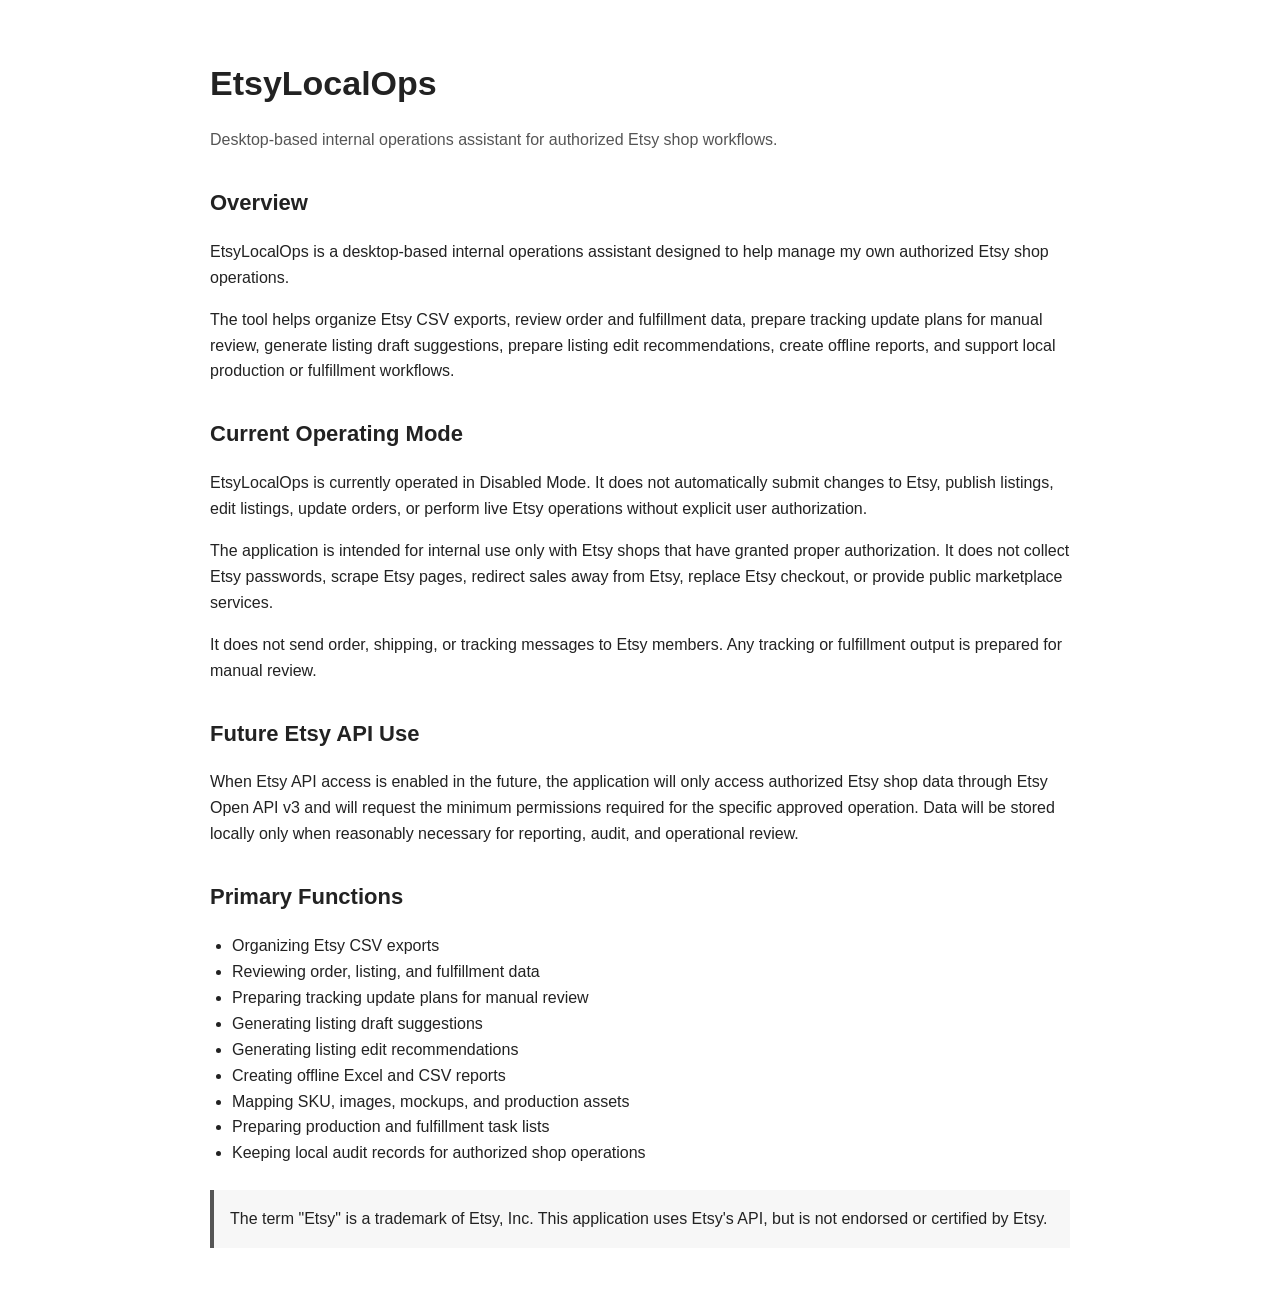
==== index.html @ f6ee6ee9 "Create index.html" ====
<!DOCTYPE html>
<html lang="en">
<head>
  <meta charset="UTF-8">
  <title>EtsyLocalOps</title>
  <meta name="viewport" content="width=device-width, initial-scale=1">
  <style>
    body {
      font-family: Arial, sans-serif;
      max-width: 860px;
      margin: 56px auto;
      padding: 0 22px;
      line-height: 1.62;
      color: #222;
      background: #fff;
    }
    h1 {
      font-size: 34px;
      margin-bottom: 8px;
    }
    h2 {
      font-size: 22px;
      margin-top: 32px;
    }
    .subtitle {
      color: #555;
      margin-bottom: 28px;
    }
    .notice {
      background: #f7f7f7;
      border-left: 4px solid #555;
      padding: 16px;
      margin-top: 24px;
    }
    ul {
      padding-left: 22px;
    }
  </style>
</head>
<body>
  <h1>EtsyLocalOps</h1>
  <p class="subtitle">Desktop-based internal operations assistant for authorized Etsy shop workflows.</p>

  <h2>Overview</h2>
  <p>
    EtsyLocalOps is a desktop-based internal operations assistant designed to help manage my own
    authorized Etsy shop operations.
  </p>

  <p>
    The tool helps organize Etsy CSV exports, review order and fulfillment data, prepare tracking
    update plans for manual review, generate listing draft suggestions, prepare listing edit
    recommendations, create offline reports, and support local production or fulfillment workflows.
  </p>

  <h2>Current Operating Mode</h2>
  <p>
    EtsyLocalOps is currently operated in Disabled Mode. It does not automatically submit changes
    to Etsy, publish listings, edit listings, update orders, or perform live Etsy operations without
    explicit user authorization.
  </p>

  <p>
    The application is intended for internal use only with Etsy shops that have granted proper
    authorization. It does not collect Etsy passwords, scrape Etsy pages, redirect sales away from
    Etsy, replace Etsy checkout, or provide public marketplace services.
  </p>

  <p>
    It does not send order, shipping, or tracking messages to Etsy members. Any tracking or
    fulfillment output is prepared for manual review.
  </p>

  <h2>Future Etsy API Use</h2>
  <p>
    When Etsy API access is enabled in the future, the application will only access authorized Etsy
    shop data through Etsy Open API v3 and will request the minimum permissions required for the
    specific approved operation. Data will be stored locally only when reasonably necessary for
    reporting, audit, and operational review.
  </p>

  <h2>Primary Functions</h2>
  <ul>
    <li>Organizing Etsy CSV exports</li>
    <li>Reviewing order, listing, and fulfillment data</li>
    <li>Preparing tracking update plans for manual review</li>
    <li>Generating listing draft suggestions</li>
    <li>Generating listing edit recommendations</li>
    <li>Creating offline Excel and CSV reports</li>
    <li>Mapping SKU, images, mockups, and production assets</li>
    <li>Preparing production and fulfillment task lists</li>
    <li>Keeping local audit records for authorized shop operations</li>
  </ul>

  <div class="notice">
    The term "Etsy" is a trademark of Etsy, Inc. This application uses Etsy's API,
    but is not endorsed or certified by Etsy.
  </div>
</body>
</html>
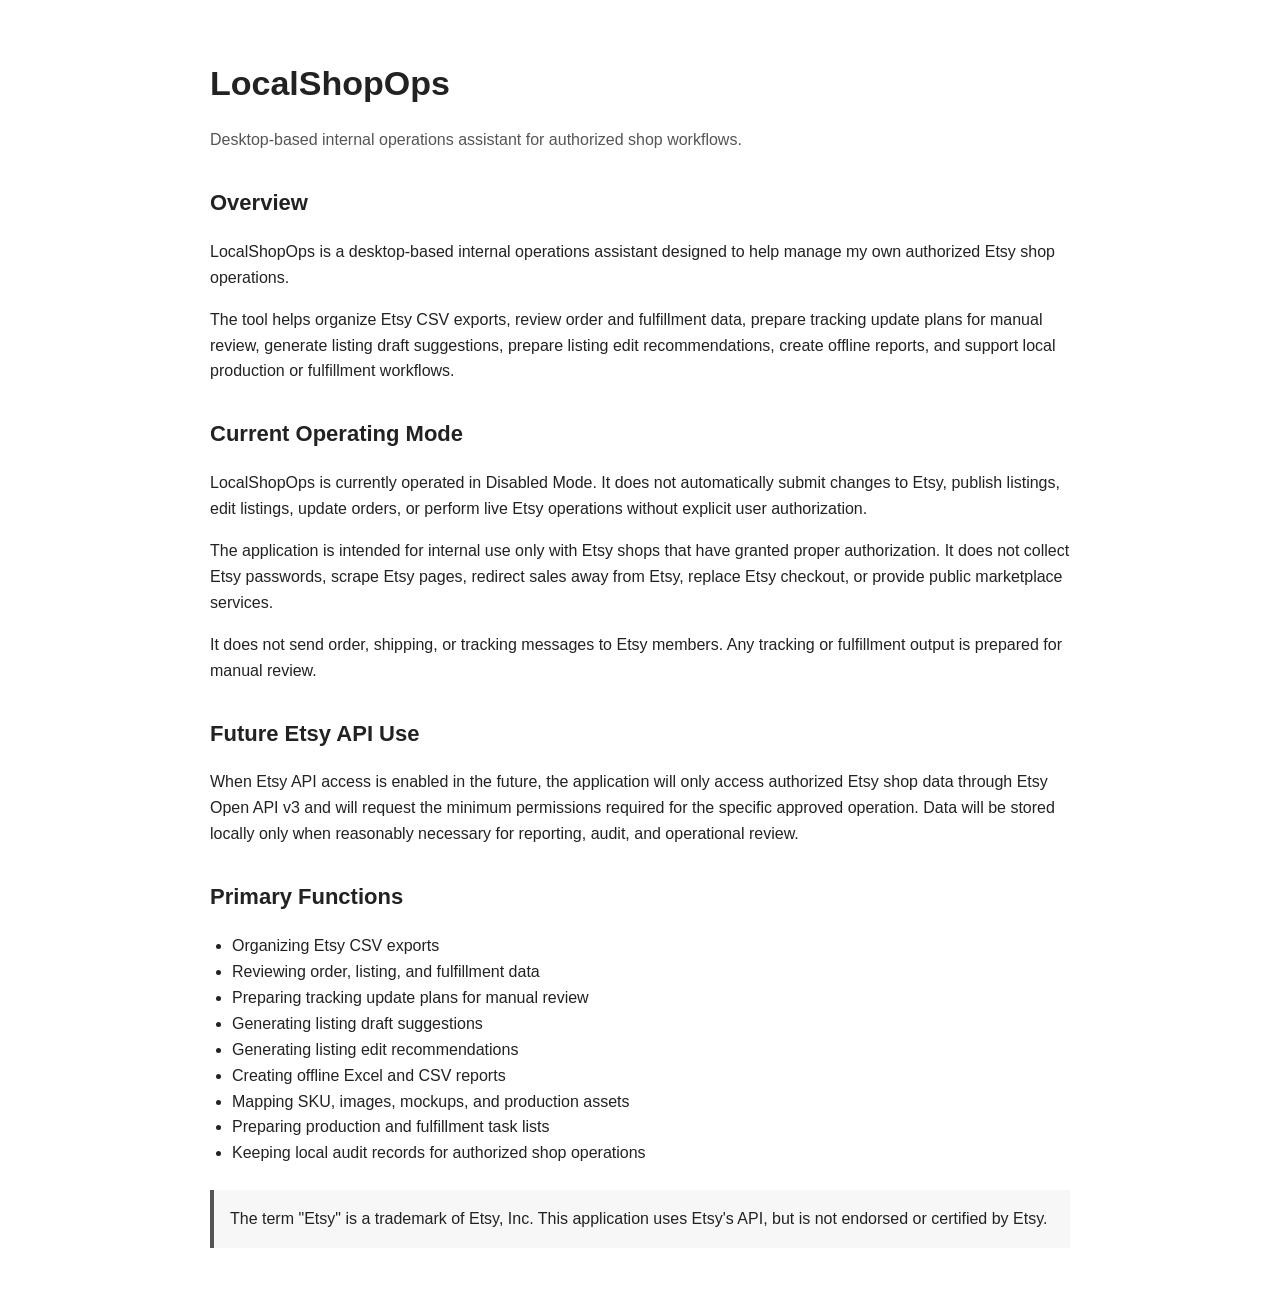
==== commit d83b168d: "Update index.html" ====
--- a/index.html
+++ b/index.html
@@ -2,7 +2,7 @@
 <html lang="en">
 <head>
   <meta charset="UTF-8">
-  <title>EtsyLocalOps</title>
+  <title>LocalShopOps</title>
   <meta name="viewport" content="width=device-width, initial-scale=1">
   <style>
     body {
@@ -38,12 +38,12 @@
   </style>
 </head>
 <body>
-  <h1>EtsyLocalOps</h1>
-  <p class="subtitle">Desktop-based internal operations assistant for authorized Etsy shop workflows.</p>
+  <h1>LocalShopOps</h1>
+  <p class="subtitle">Desktop-based internal operations assistant for authorized shop workflows.</p>
 
   <h2>Overview</h2>
   <p>
-    EtsyLocalOps is a desktop-based internal operations assistant designed to help manage my own
+    LocalShopOps is a desktop-based internal operations assistant designed to help manage my own
     authorized Etsy shop operations.
   </p>
 
@@ -55,7 +55,7 @@
 
   <h2>Current Operating Mode</h2>
   <p>
-    EtsyLocalOps is currently operated in Disabled Mode. It does not automatically submit changes
+    LocalShopOps is currently operated in Disabled Mode. It does not automatically submit changes
     to Etsy, publish listings, edit listings, update orders, or perform live Etsy operations without
     explicit user authorization.
   </p>
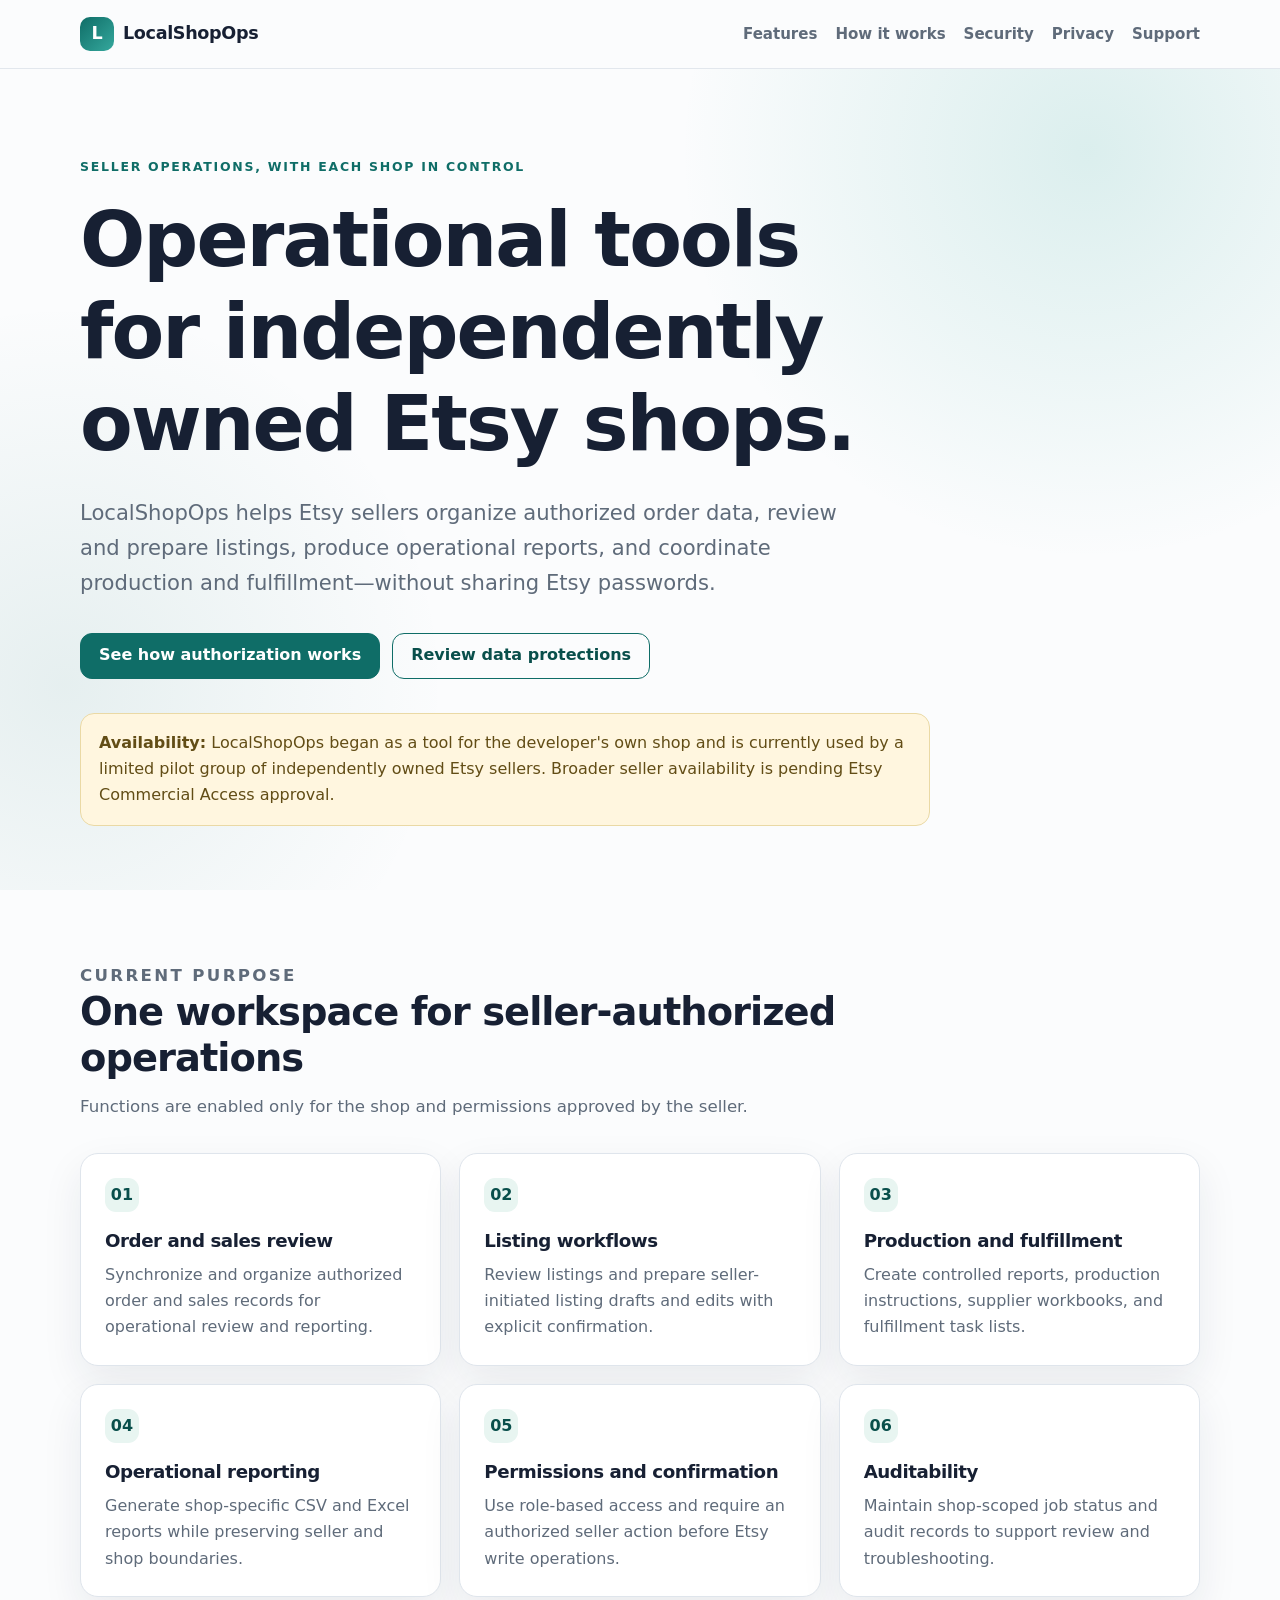
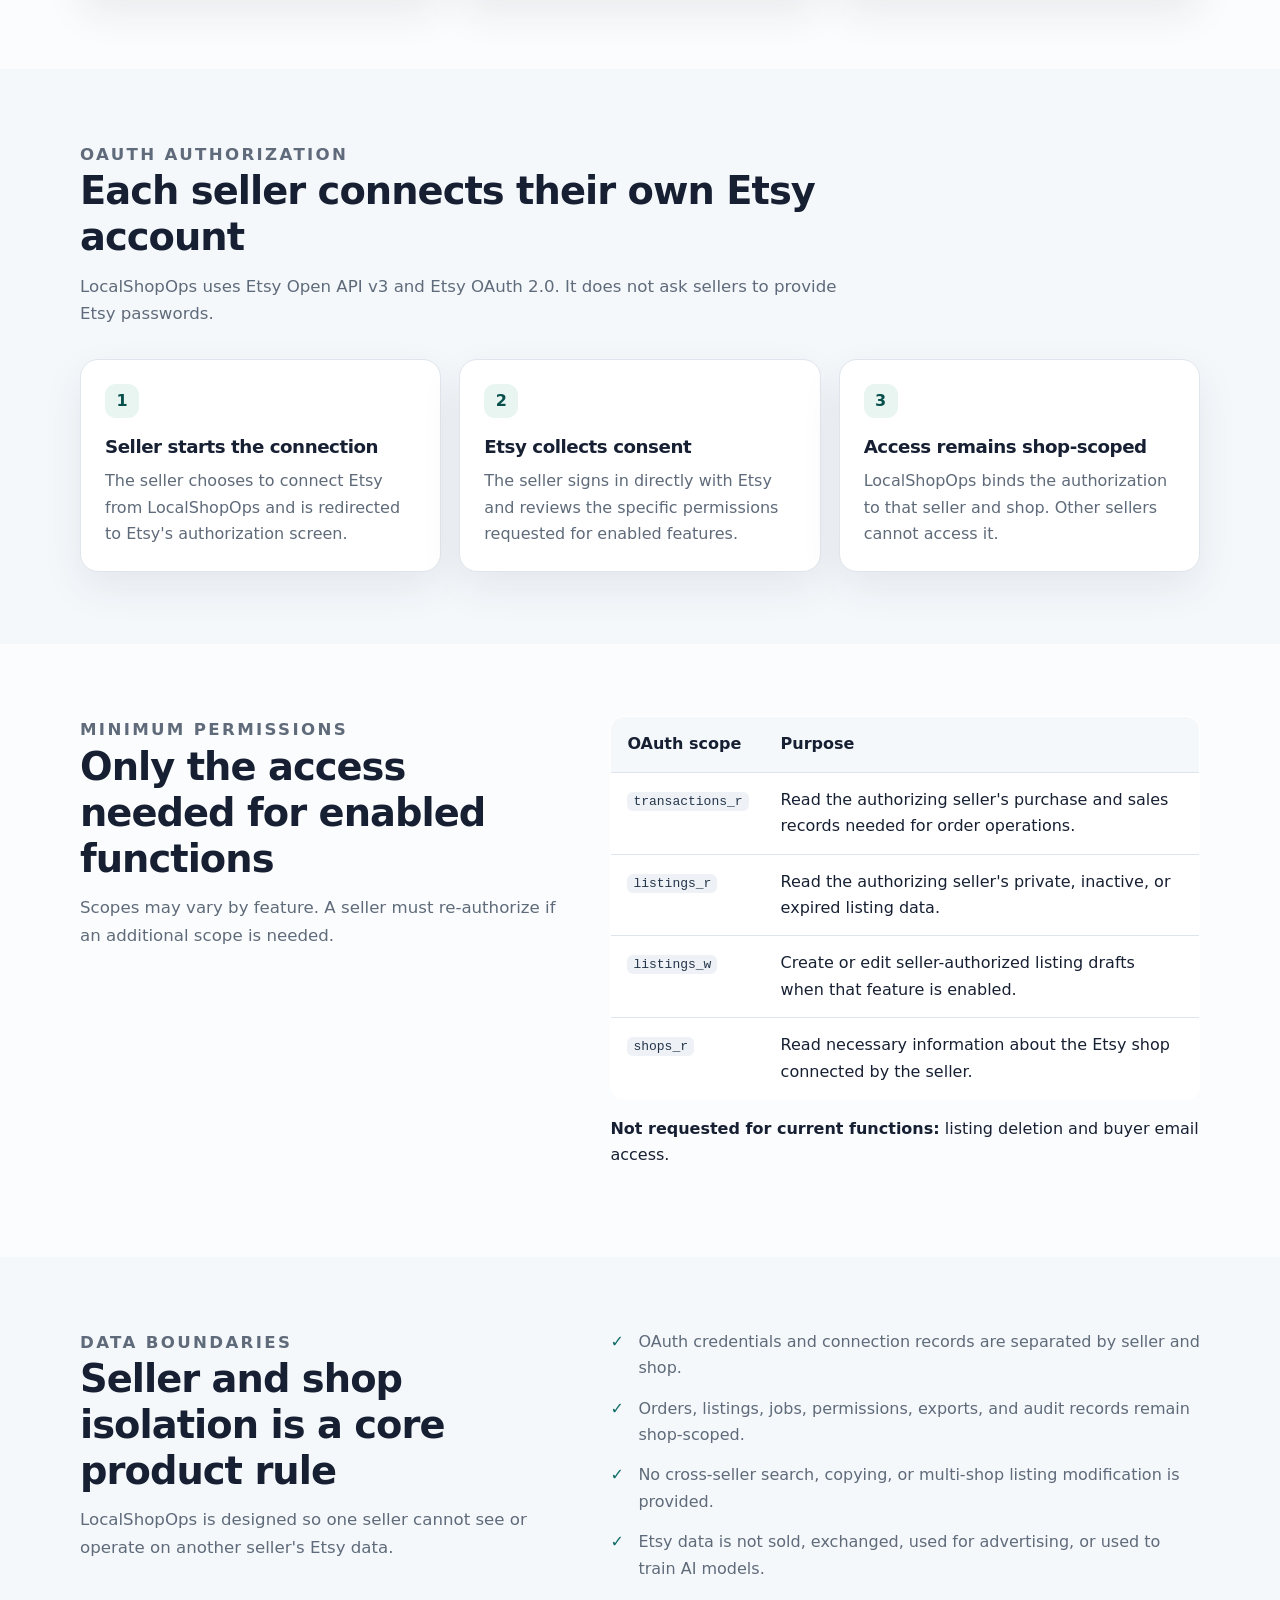
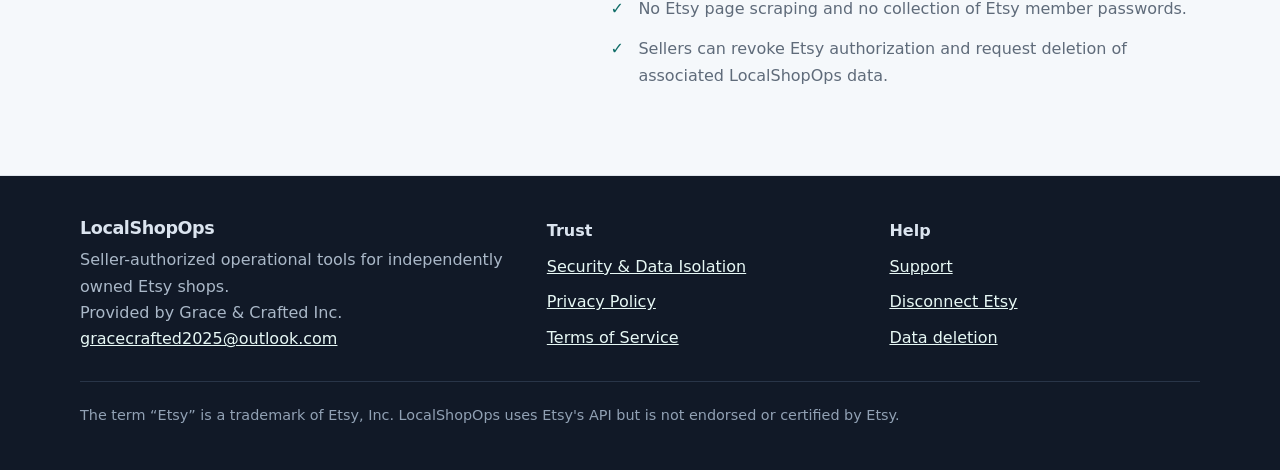
==== commit 78eef57a: "Publish LocalShopOps product and policy website" ====
--- a/index.html
+++ b/index.html
@@ -1,100 +1,183 @@
-<!DOCTYPE html>
+<!doctype html>
 <html lang="en">
 <head>
-  <meta charset="UTF-8">
-  <title>LocalShopOps</title>
+  <meta charset="utf-8">
   <meta name="viewport" content="width=device-width, initial-scale=1">
-  <style>
-    body {
-      font-family: Arial, sans-serif;
-      max-width: 860px;
-      margin: 56px auto;
-      padding: 0 22px;
-      line-height: 1.62;
-      color: #222;
-      background: #fff;
-    }
-    h1 {
-      font-size: 34px;
-      margin-bottom: 8px;
-    }
-    h2 {
-      font-size: 22px;
-      margin-top: 32px;
-    }
-    .subtitle {
-      color: #555;
-      margin-bottom: 28px;
-    }
-    .notice {
-      background: #f7f7f7;
-      border-left: 4px solid #555;
-      padding: 16px;
-      margin-top: 24px;
-    }
-    ul {
-      padding-left: 22px;
-    }
-  </style>
+  <meta name="description" content="LocalShopOps helps independently owned Etsy sellers manage authorized order, listing, production, and fulfillment workflows.">
+  <title>LocalShopOps | Seller Operations for Independently Owned Etsy Shops</title>
+  <link rel="stylesheet" href="styles.css">
 </head>
 <body>
-  <h1>LocalShopOps</h1>
-  <p class="subtitle">Desktop-based internal operations assistant for authorized shop workflows.</p>
+  <header class="site-header">
+    <div class="nav-wrap">
+      <a class="brand" href="index.html"><span class="brand-mark">L</span>LocalShopOps</a>
+      <nav class="nav-links" aria-label="Primary navigation">
+        <a href="#features">Features</a>
+        <a href="#how-it-works">How it works</a>
+        <a href="security.html">Security</a>
+        <a href="privacy.html">Privacy</a>
+        <a href="support.html">Support</a>
+      </nav>
+    </div>
+  </header>
 
-  <h2>Overview</h2>
-  <p>
-    LocalShopOps is a desktop-based internal operations assistant designed to help manage my own
-    authorized Etsy shop operations.
-  </p>
+  <main>
+    <section class="hero">
+      <div class="container">
+        <p class="eyebrow">Seller operations, with each shop in control</p>
+        <h1>Operational tools for independently owned Etsy shops.</h1>
+        <p class="lead">
+          LocalShopOps helps Etsy sellers organize authorized order data, review and prepare listings,
+          produce operational reports, and coordinate production and fulfillment—without sharing Etsy passwords.
+        </p>
+        <div class="actions">
+          <a class="button" href="#how-it-works">See how authorization works</a>
+          <a class="button secondary" href="security.html">Review data protections</a>
+        </div>
+        <div class="status-note">
+          <strong>Availability:</strong> LocalShopOps began as a tool for the developer's own shop and is currently
+          used by a limited pilot group of independently owned Etsy sellers. Broader seller availability is pending
+          Etsy Commercial Access approval.
+        </div>
+      </div>
+    </section>
 
-  <p>
-    The tool helps organize Etsy CSV exports, review order and fulfillment data, prepare tracking
-    update plans for manual review, generate listing draft suggestions, prepare listing edit
-    recommendations, create offline reports, and support local production or fulfillment workflows.
-  </p>
+    <section id="features">
+      <div class="container">
+        <div class="section-heading">
+          <p class="eyebrow">Current purpose</p>
+          <h2>One workspace for seller-authorized operations</h2>
+          <p>Functions are enabled only for the shop and permissions approved by the seller.</p>
+        </div>
+        <div class="grid">
+          <article class="card">
+            <span class="number">01</span>
+            <h3>Order and sales review</h3>
+            <p>Synchronize and organize authorized order and sales records for operational review and reporting.</p>
+          </article>
+          <article class="card">
+            <span class="number">02</span>
+            <h3>Listing workflows</h3>
+            <p>Review listings and prepare seller-initiated listing drafts and edits with explicit confirmation.</p>
+          </article>
+          <article class="card">
+            <span class="number">03</span>
+            <h3>Production and fulfillment</h3>
+            <p>Create controlled reports, production instructions, supplier workbooks, and fulfillment task lists.</p>
+          </article>
+          <article class="card">
+            <span class="number">04</span>
+            <h3>Operational reporting</h3>
+            <p>Generate shop-specific CSV and Excel reports while preserving seller and shop boundaries.</p>
+          </article>
+          <article class="card">
+            <span class="number">05</span>
+            <h3>Permissions and confirmation</h3>
+            <p>Use role-based access and require an authorized seller action before Etsy write operations.</p>
+          </article>
+          <article class="card">
+            <span class="number">06</span>
+            <h3>Auditability</h3>
+            <p>Maintain shop-scoped job status and audit records to support review and troubleshooting.</p>
+          </article>
+        </div>
+      </div>
+    </section>
 
-  <h2>Current Operating Mode</h2>
-  <p>
-    LocalShopOps is currently operated in Disabled Mode. It does not automatically submit changes
-    to Etsy, publish listings, edit listings, update orders, or perform live Etsy operations without
-    explicit user authorization.
-  </p>
+    <section id="how-it-works" class="alt">
+      <div class="container">
+        <div class="section-heading">
+          <p class="eyebrow">OAuth authorization</p>
+          <h2>Each seller connects their own Etsy account</h2>
+          <p>LocalShopOps uses Etsy Open API v3 and Etsy OAuth 2.0. It does not ask sellers to provide Etsy passwords.</p>
+        </div>
+        <div class="grid">
+          <article class="card">
+            <span class="number">1</span>
+            <h3>Seller starts the connection</h3>
+            <p>The seller chooses to connect Etsy from LocalShopOps and is redirected to Etsy's authorization screen.</p>
+          </article>
+          <article class="card">
+            <span class="number">2</span>
+            <h3>Etsy collects consent</h3>
+            <p>The seller signs in directly with Etsy and reviews the specific permissions requested for enabled features.</p>
+          </article>
+          <article class="card">
+            <span class="number">3</span>
+            <h3>Access remains shop-scoped</h3>
+            <p>LocalShopOps binds the authorization to that seller and shop. Other sellers cannot access it.</p>
+          </article>
+        </div>
+      </div>
+    </section>
 
-  <p>
-    The application is intended for internal use only with Etsy shops that have granted proper
-    authorization. It does not collect Etsy passwords, scrape Etsy pages, redirect sales away from
-    Etsy, replace Etsy checkout, or provide public marketplace services.
-  </p>
+    <section>
+      <div class="container split">
+        <div class="section-heading">
+          <p class="eyebrow">Minimum permissions</p>
+          <h2>Only the access needed for enabled functions</h2>
+          <p>Scopes may vary by feature. A seller must re-authorize if an additional scope is needed.</p>
+        </div>
+        <div>
+          <table class="scope-table">
+            <thead><tr><th>OAuth scope</th><th>Purpose</th></tr></thead>
+            <tbody>
+              <tr><td><code>transactions_r</code></td><td>Read the authorizing seller's purchase and sales records needed for order operations.</td></tr>
+              <tr><td><code>listings_r</code></td><td>Read the authorizing seller's private, inactive, or expired listing data.</td></tr>
+              <tr><td><code>listings_w</code></td><td>Create or edit seller-authorized listing drafts when that feature is enabled.</td></tr>
+              <tr><td><code>shops_r</code></td><td>Read necessary information about the Etsy shop connected by the seller.</td></tr>
+            </tbody>
+          </table>
+          <p><strong>Not requested for current functions:</strong> listing deletion and buyer email access.</p>
+        </div>
+      </div>
+    </section>
 
-  <p>
-    It does not send order, shipping, or tracking messages to Etsy members. Any tracking or
-    fulfillment output is prepared for manual review.
-  </p>
+    <section class="alt">
+      <div class="container split">
+        <div class="section-heading">
+          <p class="eyebrow">Data boundaries</p>
+          <h2>Seller and shop isolation is a core product rule</h2>
+          <p>LocalShopOps is designed so one seller cannot see or operate on another seller's Etsy data.</p>
+        </div>
+        <ul class="check-list">
+          <li>OAuth credentials and connection records are separated by seller and shop.</li>
+          <li>Orders, listings, jobs, permissions, exports, and audit records remain shop-scoped.</li>
+          <li>No cross-seller search, copying, or multi-shop listing modification is provided.</li>
+          <li>Etsy data is not sold, exchanged, used for advertising, or used to train AI models.</li>
+          <li>No Etsy page scraping and no collection of Etsy member passwords.</li>
+          <li>Sellers can revoke Etsy authorization and request deletion of associated LocalShopOps data.</li>
+        </ul>
+      </div>
+    </section>
+  </main>
 
-  <h2>Future Etsy API Use</h2>
-  <p>
-    When Etsy API access is enabled in the future, the application will only access authorized Etsy
-    shop data through Etsy Open API v3 and will request the minimum permissions required for the
-    specific approved operation. Data will be stored locally only when reasonably necessary for
-    reporting, audit, and operational review.
-  </p>
-
-  <h2>Primary Functions</h2>
-  <ul>
-    <li>Organizing Etsy CSV exports</li>
-    <li>Reviewing order, listing, and fulfillment data</li>
-    <li>Preparing tracking update plans for manual review</li>
-    <li>Generating listing draft suggestions</li>
-    <li>Generating listing edit recommendations</li>
-    <li>Creating offline Excel and CSV reports</li>
-    <li>Mapping SKU, images, mockups, and production assets</li>
-    <li>Preparing production and fulfillment task lists</li>
-    <li>Keeping local audit records for authorized shop operations</li>
-  </ul>
-
-  <div class="notice">
-    The term "Etsy" is a trademark of Etsy, Inc. This application uses Etsy's API,
-    but is not endorsed or certified by Etsy.
-  </div>
+  <footer class="site-footer">
+    <div class="container">
+      <div class="footer-grid">
+        <div>
+          <h2>LocalShopOps</h2>
+          <p>Seller-authorized operational tools for independently owned Etsy shops.</p>
+          <p>Provided by Grace &amp; Crafted Inc.</p>
+          <p><a href="mailto:gracecrafted2025@outlook.com">gracecrafted2025@outlook.com</a></p>
+        </div>
+        <div class="footer-links">
+          <strong>Trust</strong>
+          <a href="security.html">Security &amp; Data Isolation</a>
+          <a href="privacy.html">Privacy Policy</a>
+          <a href="terms.html">Terms of Service</a>
+        </div>
+        <div class="footer-links">
+          <strong>Help</strong>
+          <a href="support.html">Support</a>
+          <a href="support.html#disconnect">Disconnect Etsy</a>
+          <a href="support.html#delete">Data deletion</a>
+        </div>
+      </div>
+      <div class="footer-bottom">
+        The term “Etsy” is a trademark of Etsy, Inc. LocalShopOps uses Etsy's API but is not endorsed or certified by Etsy.
+      </div>
+    </div>
+  </footer>
 </body>
 </html>
--- a/styles.css
+++ b/styles.css
@@ -0,0 +1,293 @@
+:root {
+  --ink: #172033;
+  --muted: #5f6b7a;
+  --line: #dfe5ec;
+  --soft: #f5f8fb;
+  --panel: #ffffff;
+  --brand: #0f6d67;
+  --brand-dark: #094f4b;
+  --accent: #e8f5f1;
+  --warning: #fff6df;
+  --shadow: 0 16px 40px rgba(20, 39, 63, 0.08);
+}
+
+* { box-sizing: border-box; }
+
+html { scroll-behavior: smooth; }
+
+body {
+  margin: 0;
+  color: var(--ink);
+  background: #fbfcfd;
+  font-family: Inter, ui-sans-serif, system-ui, -apple-system, BlinkMacSystemFont, "Segoe UI", sans-serif;
+  line-height: 1.65;
+}
+
+a { color: var(--brand-dark); }
+a:hover { color: var(--brand); }
+
+.site-header {
+  position: sticky;
+  top: 0;
+  z-index: 20;
+  border-bottom: 1px solid rgba(223, 229, 236, 0.9);
+  background: rgba(251, 252, 253, 0.94);
+  backdrop-filter: blur(14px);
+}
+
+.nav-wrap,
+.container {
+  width: min(1120px, calc(100% - 40px));
+  margin: 0 auto;
+}
+
+.nav-wrap {
+  min-height: 68px;
+  display: flex;
+  align-items: center;
+  justify-content: space-between;
+  gap: 24px;
+}
+
+.brand {
+  color: var(--ink);
+  font-size: 1.1rem;
+  font-weight: 800;
+  text-decoration: none;
+  letter-spacing: -0.02em;
+}
+
+.brand-mark {
+  display: inline-grid;
+  place-items: center;
+  width: 34px;
+  height: 34px;
+  margin-right: 9px;
+  border-radius: 10px;
+  color: #fff;
+  background: linear-gradient(135deg, var(--brand), #35a89d);
+}
+
+.nav-links {
+  display: flex;
+  align-items: center;
+  flex-wrap: wrap;
+  gap: 18px;
+}
+
+.nav-links a {
+  color: var(--muted);
+  font-size: 0.94rem;
+  font-weight: 650;
+  text-decoration: none;
+}
+
+.nav-links a:hover { color: var(--brand); }
+
+.hero {
+  padding: 88px 0 64px;
+  background:
+    radial-gradient(circle at 85% 10%, rgba(53, 168, 157, 0.16), transparent 31%),
+    radial-gradient(circle at 5% 75%, rgba(15, 109, 103, 0.09), transparent 28%);
+}
+
+.eyebrow {
+  margin: 0 0 16px;
+  color: var(--brand);
+  font-size: 0.78rem;
+  font-weight: 800;
+  letter-spacing: 0.14em;
+  text-transform: uppercase;
+}
+
+h1,
+h2,
+h3 { line-height: 1.2; letter-spacing: -0.025em; }
+
+h1 {
+  max-width: 850px;
+  margin: 0;
+  font-size: clamp(2.5rem, 6vw, 5rem);
+}
+
+.lead {
+  max-width: 760px;
+  margin: 26px 0 0;
+  color: var(--muted);
+  font-size: clamp(1.08rem, 2vw, 1.32rem);
+}
+
+.actions {
+  display: flex;
+  flex-wrap: wrap;
+  gap: 12px;
+  margin-top: 32px;
+}
+
+.button {
+  display: inline-flex;
+  align-items: center;
+  justify-content: center;
+  min-height: 46px;
+  padding: 0 18px;
+  border: 1px solid var(--brand);
+  border-radius: 12px;
+  color: #fff;
+  background: var(--brand);
+  font-weight: 750;
+  text-decoration: none;
+}
+
+.button:hover { color: #fff; background: var(--brand-dark); }
+
+.button.secondary {
+  color: var(--brand-dark);
+  background: transparent;
+}
+
+.button.secondary:hover { color: #fff; background: var(--brand-dark); }
+
+.status-note {
+  max-width: 850px;
+  margin-top: 34px;
+  padding: 16px 18px;
+  border: 1px solid #ead9a5;
+  border-radius: 14px;
+  background: var(--warning);
+  color: #624d16;
+}
+
+section { padding: 72px 0; }
+section.alt { background: var(--soft); }
+
+.section-heading { max-width: 760px; margin-bottom: 32px; }
+.section-heading h2 { margin: 0 0 12px; font-size: clamp(1.9rem, 3vw, 2.7rem); }
+.section-heading p { margin: 0; color: var(--muted); font-size: 1.04rem; }
+
+.grid {
+  display: grid;
+  grid-template-columns: repeat(3, minmax(0, 1fr));
+  gap: 18px;
+}
+
+.card {
+  padding: 24px;
+  border: 1px solid var(--line);
+  border-radius: 18px;
+  background: var(--panel);
+  box-shadow: var(--shadow);
+}
+
+.card h3 { margin: 0 0 10px; font-size: 1.14rem; }
+.card p { margin: 0; color: var(--muted); }
+.card .number {
+  display: inline-grid;
+  place-items: center;
+  width: 34px;
+  height: 34px;
+  margin-bottom: 18px;
+  border-radius: 11px;
+  color: var(--brand-dark);
+  background: var(--accent);
+  font-weight: 850;
+}
+
+.split {
+  display: grid;
+  grid-template-columns: 0.9fr 1.1fr;
+  gap: 48px;
+  align-items: start;
+}
+
+.check-list { margin: 0; padding: 0; list-style: none; }
+.check-list li {
+  position: relative;
+  padding: 0 0 14px 28px;
+  color: var(--muted);
+}
+.check-list li::before {
+  position: absolute;
+  left: 0;
+  content: "✓";
+  color: var(--brand);
+  font-weight: 900;
+}
+
+.scope-table {
+  width: 100%;
+  border-collapse: collapse;
+  overflow: hidden;
+  border: 1px solid var(--line);
+  border-radius: 14px;
+  background: #fff;
+}
+
+.scope-table th,
+.scope-table td {
+  padding: 14px 16px;
+  border-bottom: 1px solid var(--line);
+  text-align: left;
+  vertical-align: top;
+}
+
+.scope-table th { background: var(--soft); }
+.scope-table tr:last-child td { border-bottom: 0; }
+
+.legal-page { padding: 62px 0 84px; }
+.legal-page .container { max-width: 900px; }
+.legal-page h1 { font-size: clamp(2.3rem, 5vw, 4rem); }
+.legal-page h2 { margin-top: 42px; font-size: 1.55rem; }
+.legal-page h3 { margin-top: 28px; }
+.legal-page p,
+.legal-page li { color: #3f4c5f; }
+.legal-page .meta { margin: 14px 0 36px; color: var(--muted); }
+.legal-page .notice {
+  margin: 28px 0;
+  padding: 18px 20px;
+  border-left: 4px solid var(--brand);
+  background: var(--accent);
+}
+
+.site-footer {
+  padding: 42px 0;
+  border-top: 1px solid var(--line);
+  background: #111927;
+  color: #dbe4ef;
+}
+
+.footer-grid {
+  display: grid;
+  grid-template-columns: 1.4fr 1fr 1fr;
+  gap: 32px;
+}
+
+.site-footer h2 { margin: 0 0 8px; font-size: 1.1rem; }
+.site-footer p { margin: 0; color: #aab8c8; }
+.site-footer a { color: #e7f8f5; }
+.footer-links { display: grid; gap: 8px; }
+.footer-bottom { margin-top: 28px; padding-top: 22px; border-top: 1px solid #293548; color: #91a1b4; font-size: 0.9rem; }
+
+code {
+  padding: 2px 6px;
+  border-radius: 6px;
+  background: #eef2f6;
+  color: #243449;
+}
+
+@media (max-width: 820px) {
+  .nav-wrap { align-items: flex-start; padding: 16px 0; }
+  .nav-links { justify-content: flex-end; gap: 10px 14px; }
+  .grid { grid-template-columns: 1fr; }
+  .split { grid-template-columns: 1fr; gap: 26px; }
+  .footer-grid { grid-template-columns: 1fr; }
+}
+
+@media (max-width: 560px) {
+  .nav-wrap { width: min(100% - 28px, 1120px); display: block; }
+  .nav-links { justify-content: flex-start; margin-top: 12px; }
+  .container { width: min(100% - 28px, 1120px); }
+  .hero { padding-top: 60px; }
+  section { padding: 56px 0; }
+  .scope-table { font-size: 0.9rem; }
+  .scope-table th, .scope-table td { padding: 11px; }
+}
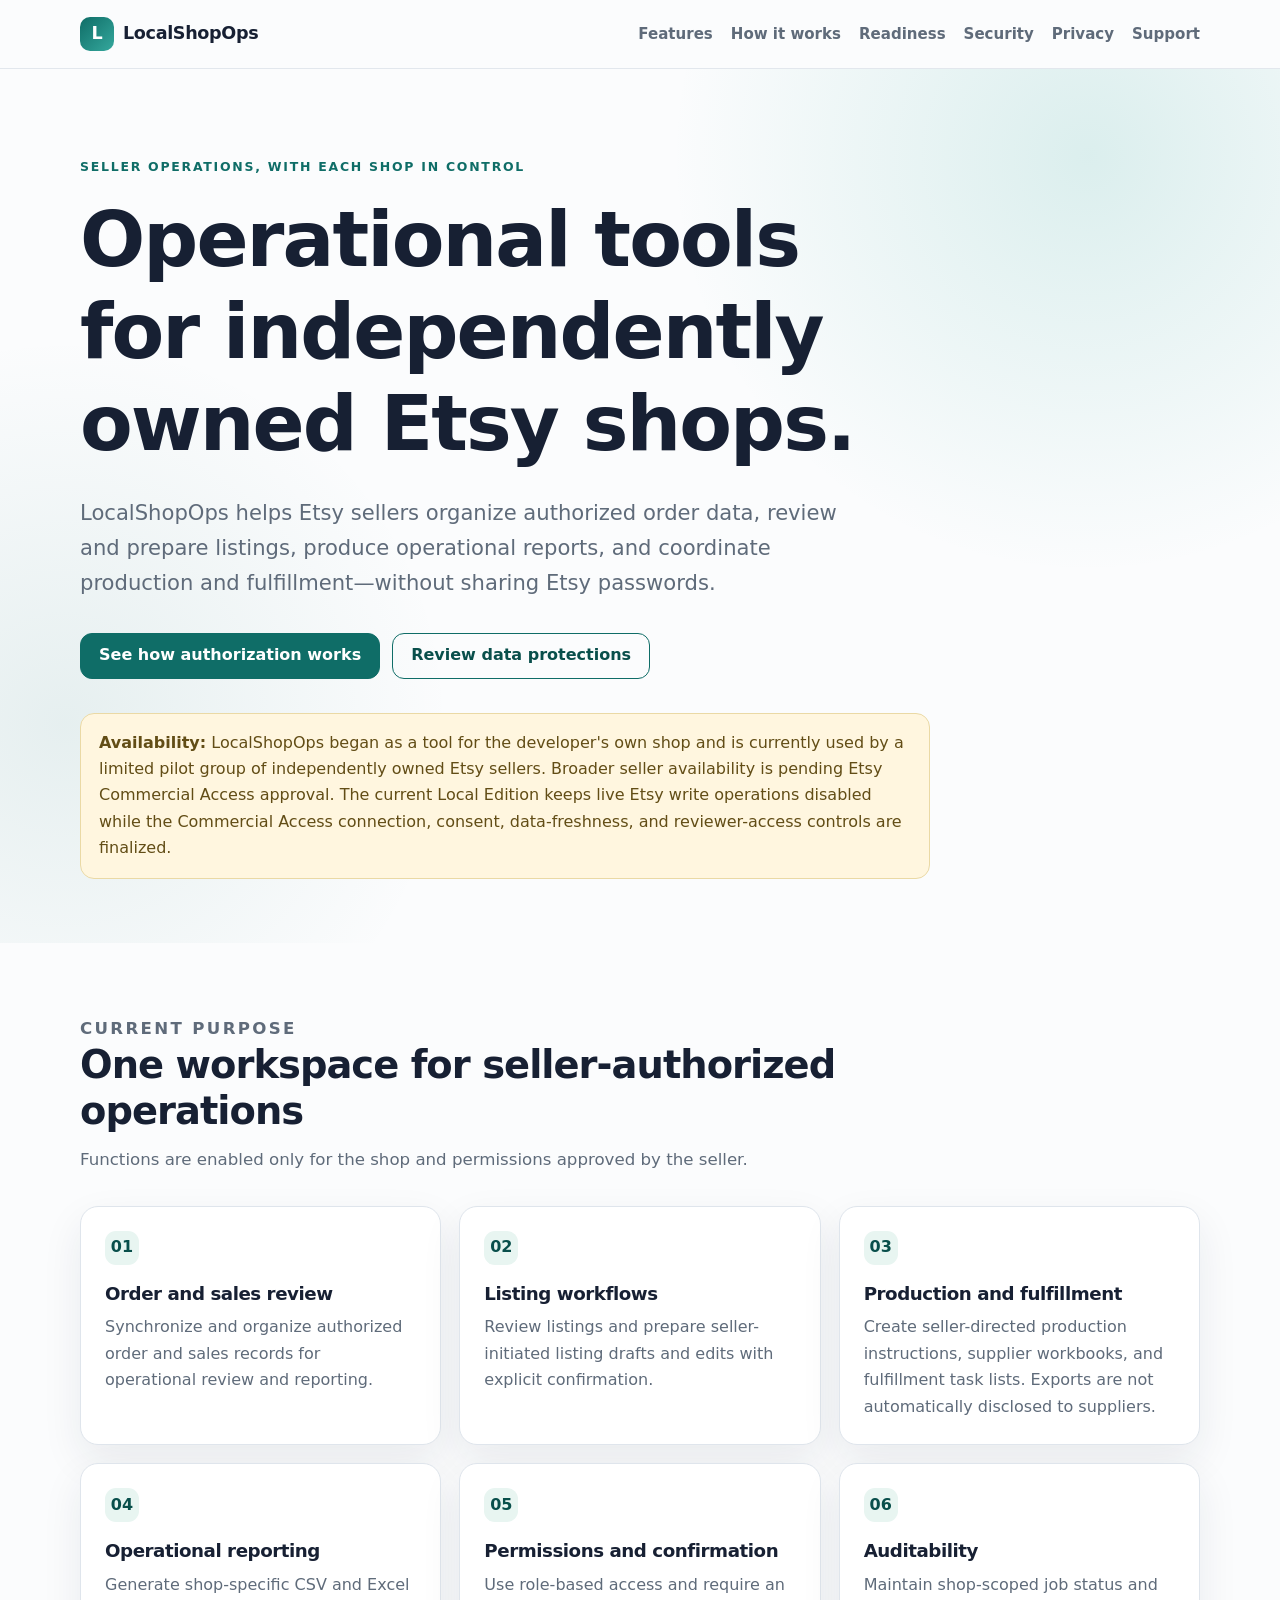
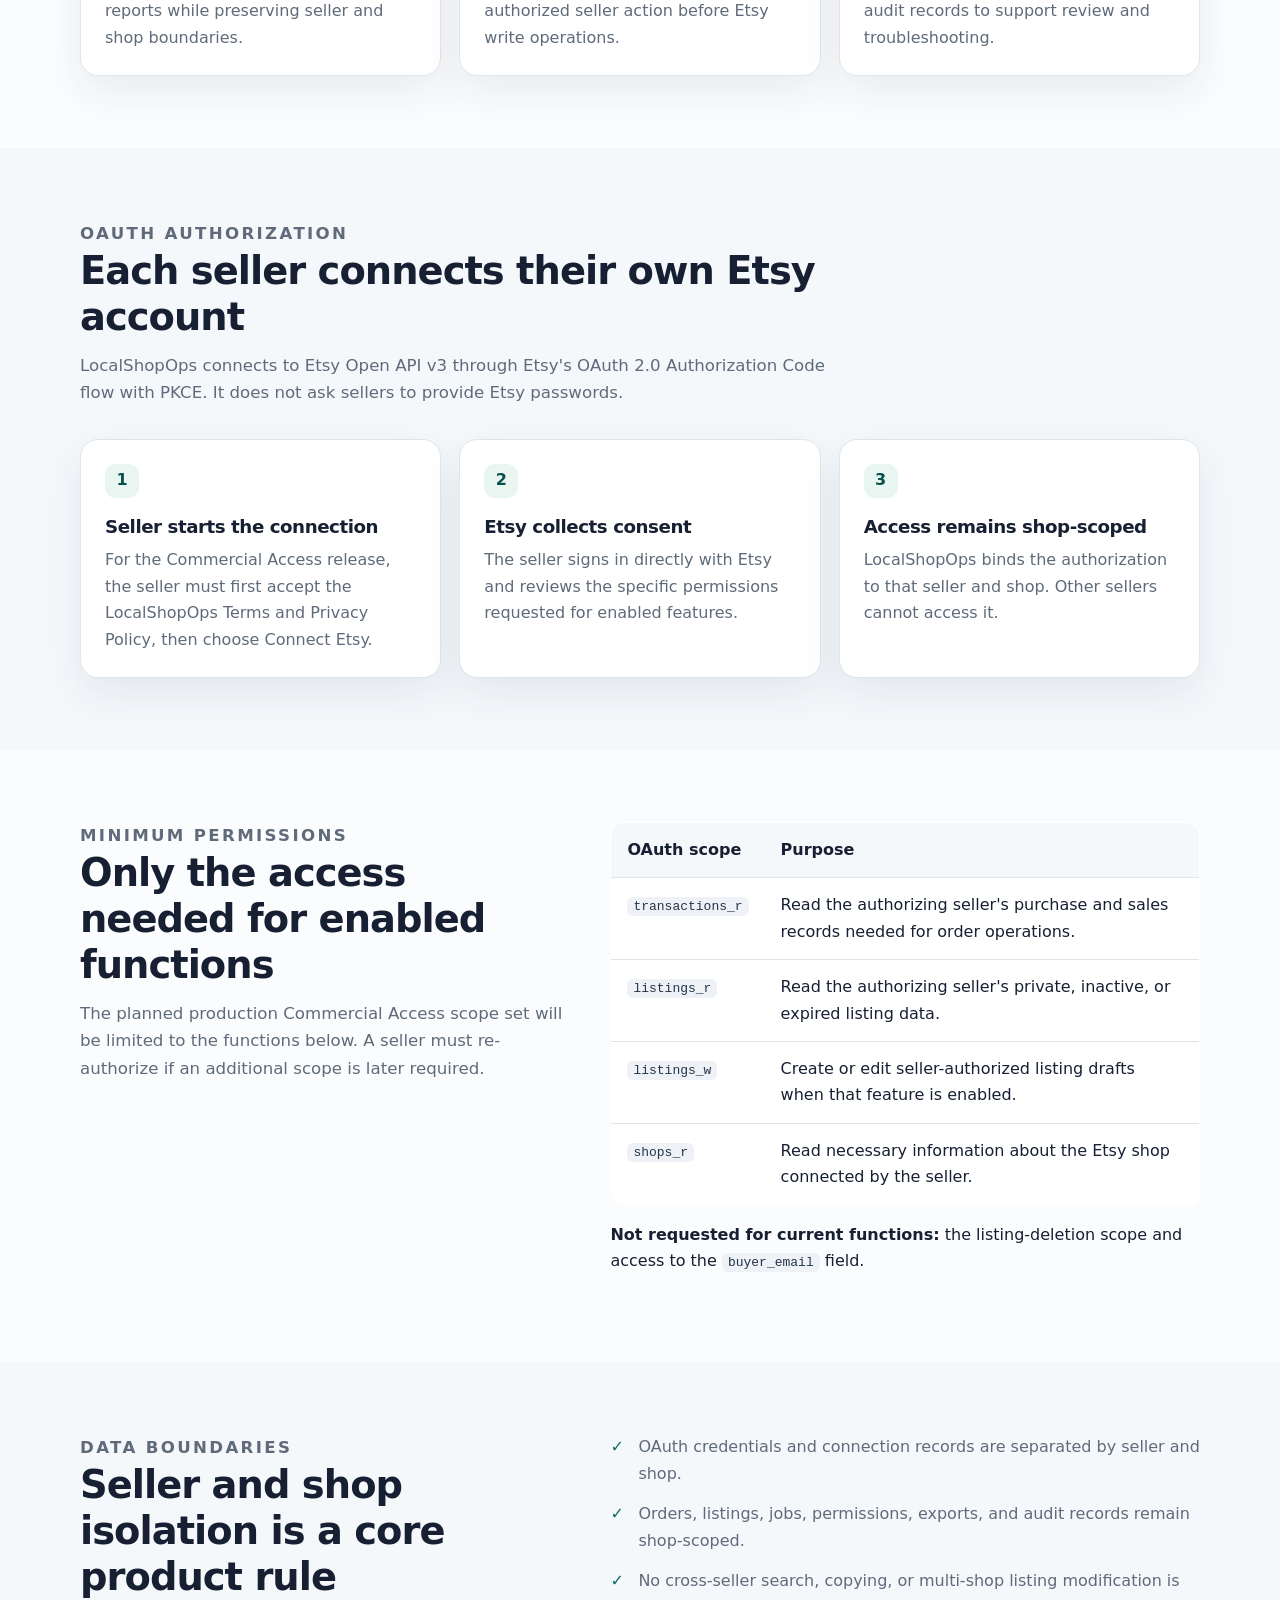
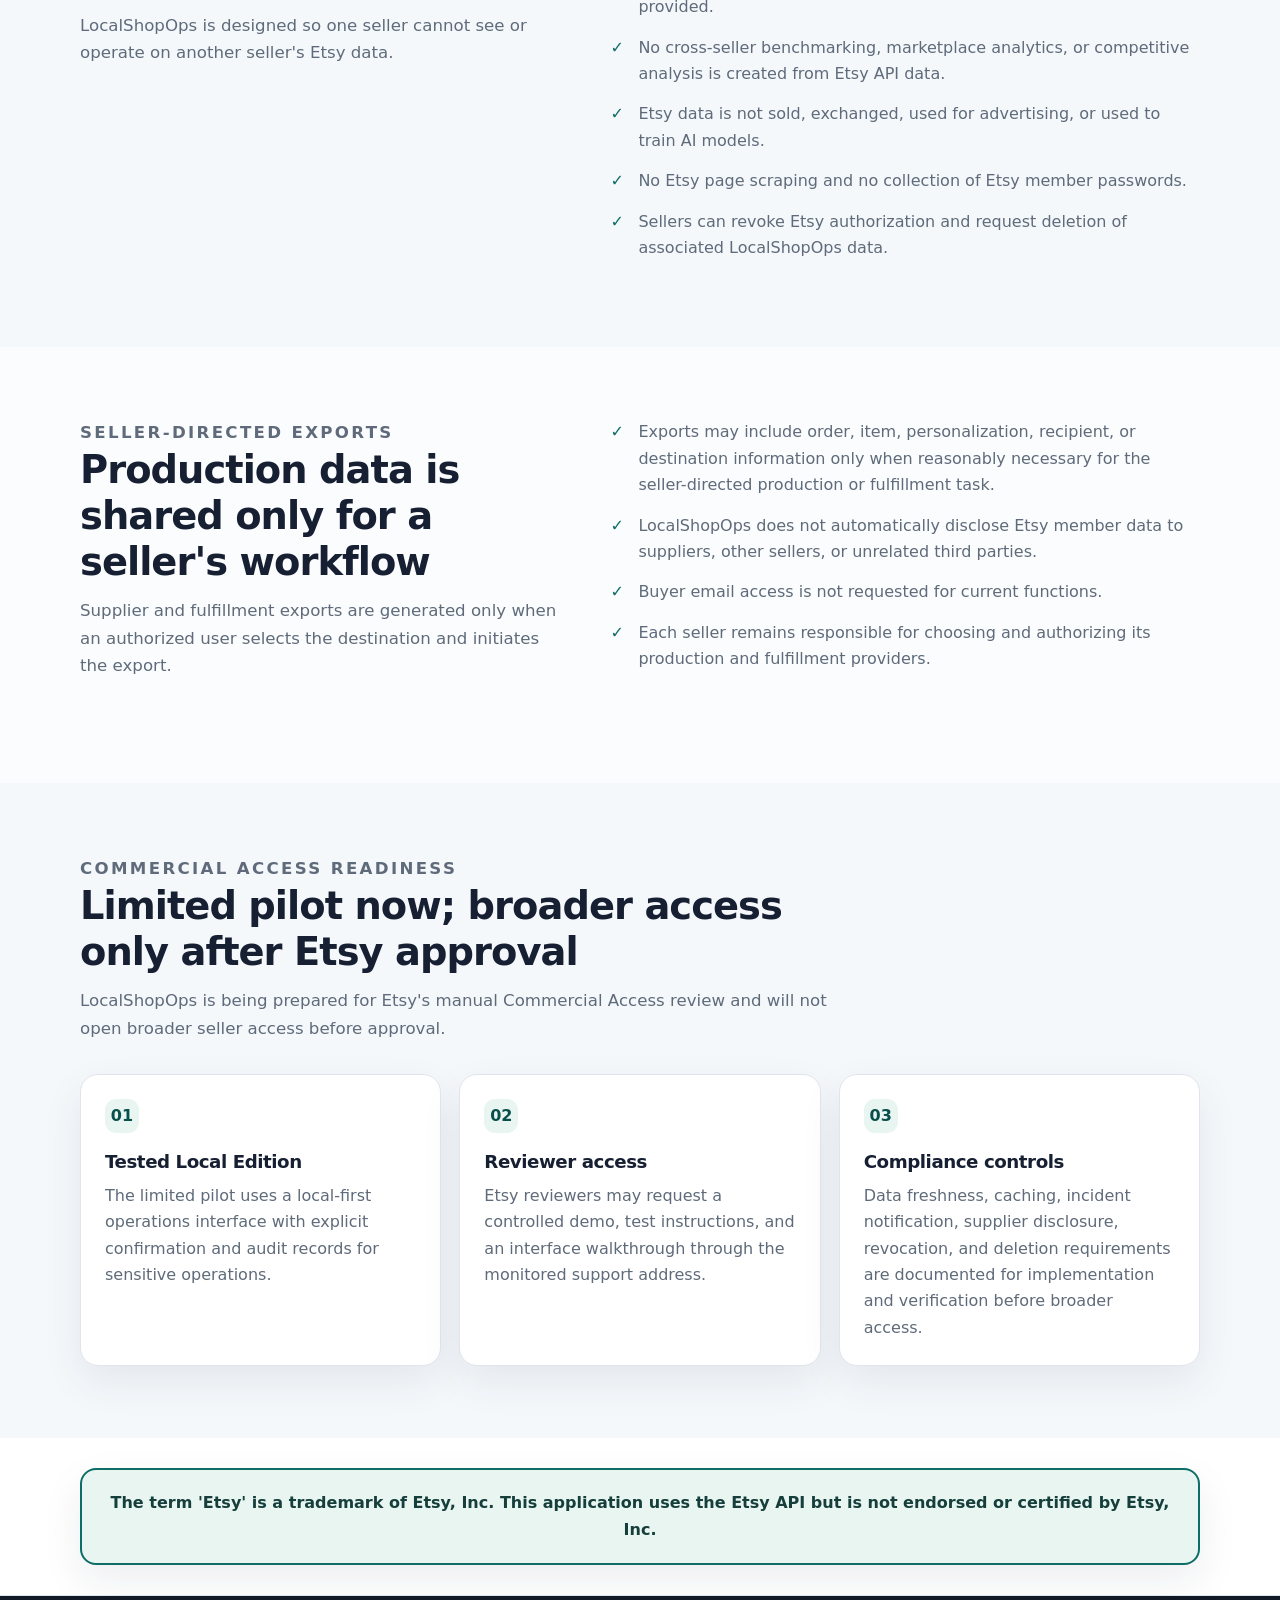
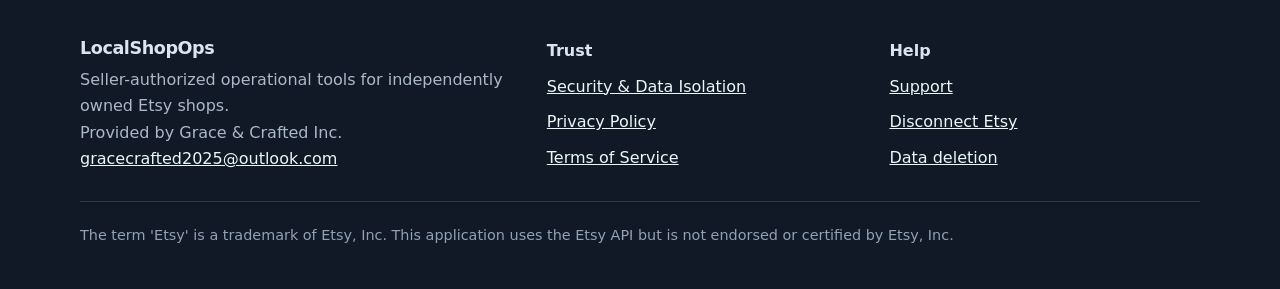
==== commit d4160ad1: "Strengthen Commercial Access compliance pages" ====
--- a/index.html
+++ b/index.html
@@ -14,6 +14,7 @@
       <nav class="nav-links" aria-label="Primary navigation">
         <a href="#features">Features</a>
         <a href="#how-it-works">How it works</a>
+        <a href="#readiness">Readiness</a>
         <a href="security.html">Security</a>
         <a href="privacy.html">Privacy</a>
         <a href="support.html">Support</a>
@@ -37,7 +38,8 @@
         <div class="status-note">
           <strong>Availability:</strong> LocalShopOps began as a tool for the developer's own shop and is currently
           used by a limited pilot group of independently owned Etsy sellers. Broader seller availability is pending
-          Etsy Commercial Access approval.
+          Etsy Commercial Access approval. The current Local Edition keeps live Etsy write operations disabled while
+          the Commercial Access connection, consent, data-freshness, and reviewer-access controls are finalized.
         </div>
       </div>
     </section>
@@ -63,7 +65,7 @@
           <article class="card">
             <span class="number">03</span>
             <h3>Production and fulfillment</h3>
-            <p>Create controlled reports, production instructions, supplier workbooks, and fulfillment task lists.</p>
+            <p>Create seller-directed production instructions, supplier workbooks, and fulfillment task lists. Exports are not automatically disclosed to suppliers.</p>
           </article>
           <article class="card">
             <span class="number">04</span>
@@ -89,13 +91,13 @@
         <div class="section-heading">
           <p class="eyebrow">OAuth authorization</p>
           <h2>Each seller connects their own Etsy account</h2>
-          <p>LocalShopOps uses Etsy Open API v3 and Etsy OAuth 2.0. It does not ask sellers to provide Etsy passwords.</p>
+          <p>LocalShopOps connects to Etsy Open API v3 through Etsy's OAuth 2.0 Authorization Code flow with PKCE. It does not ask sellers to provide Etsy passwords.</p>
         </div>
         <div class="grid">
           <article class="card">
             <span class="number">1</span>
             <h3>Seller starts the connection</h3>
-            <p>The seller chooses to connect Etsy from LocalShopOps and is redirected to Etsy's authorization screen.</p>
+            <p>For the Commercial Access release, the seller must first accept the LocalShopOps Terms and Privacy Policy, then choose Connect Etsy.</p>
           </article>
           <article class="card">
             <span class="number">2</span>
@@ -116,7 +118,7 @@
         <div class="section-heading">
           <p class="eyebrow">Minimum permissions</p>
           <h2>Only the access needed for enabled functions</h2>
-          <p>Scopes may vary by feature. A seller must re-authorize if an additional scope is needed.</p>
+          <p>The planned production Commercial Access scope set will be limited to the functions below. A seller must re-authorize if an additional scope is later required.</p>
         </div>
         <div>
           <table class="scope-table">
@@ -128,7 +130,7 @@
               <tr><td><code>shops_r</code></td><td>Read necessary information about the Etsy shop connected by the seller.</td></tr>
             </tbody>
           </table>
-          <p><strong>Not requested for current functions:</strong> listing deletion and buyer email access.</p>
+          <p><strong>Not requested for current functions:</strong> the listing-deletion scope and access to the <code>buyer_email</code> field.</p>
         </div>
       </div>
     </section>
@@ -144,10 +146,60 @@
           <li>OAuth credentials and connection records are separated by seller and shop.</li>
           <li>Orders, listings, jobs, permissions, exports, and audit records remain shop-scoped.</li>
           <li>No cross-seller search, copying, or multi-shop listing modification is provided.</li>
+          <li>No cross-seller benchmarking, marketplace analytics, or competitive analysis is created from Etsy API data.</li>
           <li>Etsy data is not sold, exchanged, used for advertising, or used to train AI models.</li>
           <li>No Etsy page scraping and no collection of Etsy member passwords.</li>
           <li>Sellers can revoke Etsy authorization and request deletion of associated LocalShopOps data.</li>
         </ul>
+      </div>
+    </section>
+
+    <section>
+      <div class="container split">
+        <div class="section-heading">
+          <p class="eyebrow">Seller-directed exports</p>
+          <h2>Production data is shared only for a seller's workflow</h2>
+          <p>Supplier and fulfillment exports are generated only when an authorized user selects the destination and initiates the export.</p>
+        </div>
+        <ul class="check-list">
+          <li>Exports may include order, item, personalization, recipient, or destination information only when reasonably necessary for the seller-directed production or fulfillment task.</li>
+          <li>LocalShopOps does not automatically disclose Etsy member data to suppliers, other sellers, or unrelated third parties.</li>
+          <li>Buyer email access is not requested for current functions.</li>
+          <li>Each seller remains responsible for choosing and authorizing its production and fulfillment providers.</li>
+        </ul>
+      </div>
+    </section>
+
+    <section id="readiness" class="alt">
+      <div class="container">
+        <div class="section-heading">
+          <p class="eyebrow">Commercial Access readiness</p>
+          <h2>Limited pilot now; broader access only after Etsy approval</h2>
+          <p>LocalShopOps is being prepared for Etsy's manual Commercial Access review and will not open broader seller access before approval.</p>
+        </div>
+        <div class="grid">
+          <article class="card">
+            <span class="number">01</span>
+            <h3>Tested Local Edition</h3>
+            <p>The limited pilot uses a local-first operations interface with explicit confirmation and audit records for sensitive operations.</p>
+          </article>
+          <article class="card">
+            <span class="number">02</span>
+            <h3>Reviewer access</h3>
+            <p>Etsy reviewers may request a controlled demo, test instructions, and an interface walkthrough through the monitored support address.</p>
+          </article>
+          <article class="card">
+            <span class="number">03</span>
+            <h3>Compliance controls</h3>
+            <p>Data freshness, caching, incident notification, supplier disclosure, revocation, and deletion requirements are documented for implementation and verification before broader access.</p>
+          </article>
+        </div>
+      </div>
+    </section>
+
+    <section class="etsy-disclaimer" aria-label="Etsy trademark notice">
+      <div class="container">
+        The term 'Etsy' is a trademark of Etsy, Inc. This application uses the Etsy API but is not endorsed or certified by Etsy, Inc.
       </div>
     </section>
   </main>
@@ -175,7 +227,7 @@
         </div>
       </div>
       <div class="footer-bottom">
-        The term “Etsy” is a trademark of Etsy, Inc. LocalShopOps uses Etsy's API but is not endorsed or certified by Etsy.
+        The term 'Etsy' is a trademark of Etsy, Inc. This application uses the Etsy API but is not endorsed or certified by Etsy, Inc.
       </div>
     </div>
   </footer>
--- a/styles.css
+++ b/styles.css
@@ -155,6 +155,40 @@
   border-radius: 14px;
   background: var(--warning);
   color: #624d16;
+}
+
+.etsy-disclaimer {
+  padding: 30px 0;
+  background: #fff;
+}
+
+.etsy-disclaimer .container {
+  padding: 20px 24px;
+  border: 2px solid var(--brand);
+  border-radius: 16px;
+  background: var(--accent);
+  color: #163f3c;
+  font-weight: 750;
+  text-align: center;
+  box-shadow: var(--shadow);
+}
+
+.launch-list {
+  margin: 0;
+  padding-left: 1.2rem;
+  color: var(--muted);
+}
+
+.launch-list li { margin-bottom: 10px; }
+
+.legal-disclaimer {
+  margin: 24px 0;
+  padding: 20px;
+  border: 2px solid #9c6f12;
+  border-radius: 12px;
+  background: var(--warning);
+  color: #49370e;
+  font-weight: 750;
 }
 
 section { padding: 72px 0; }
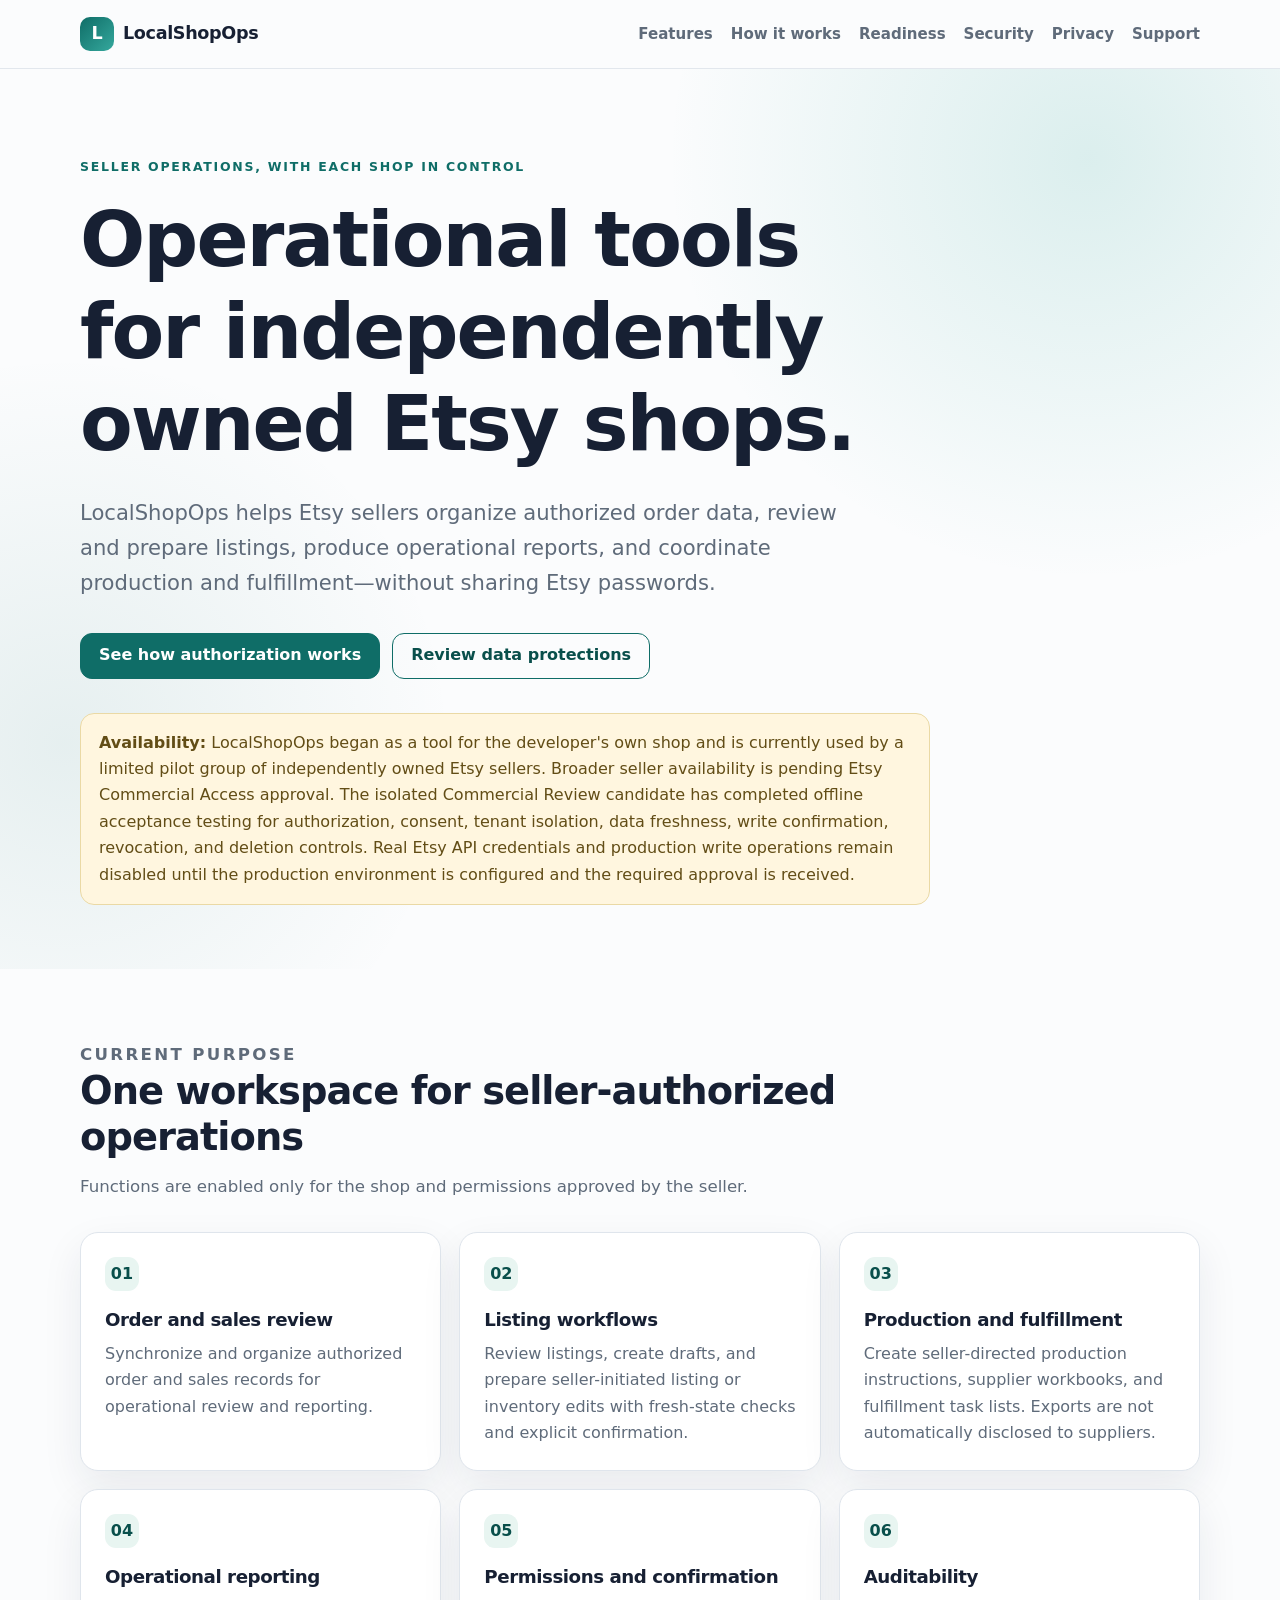
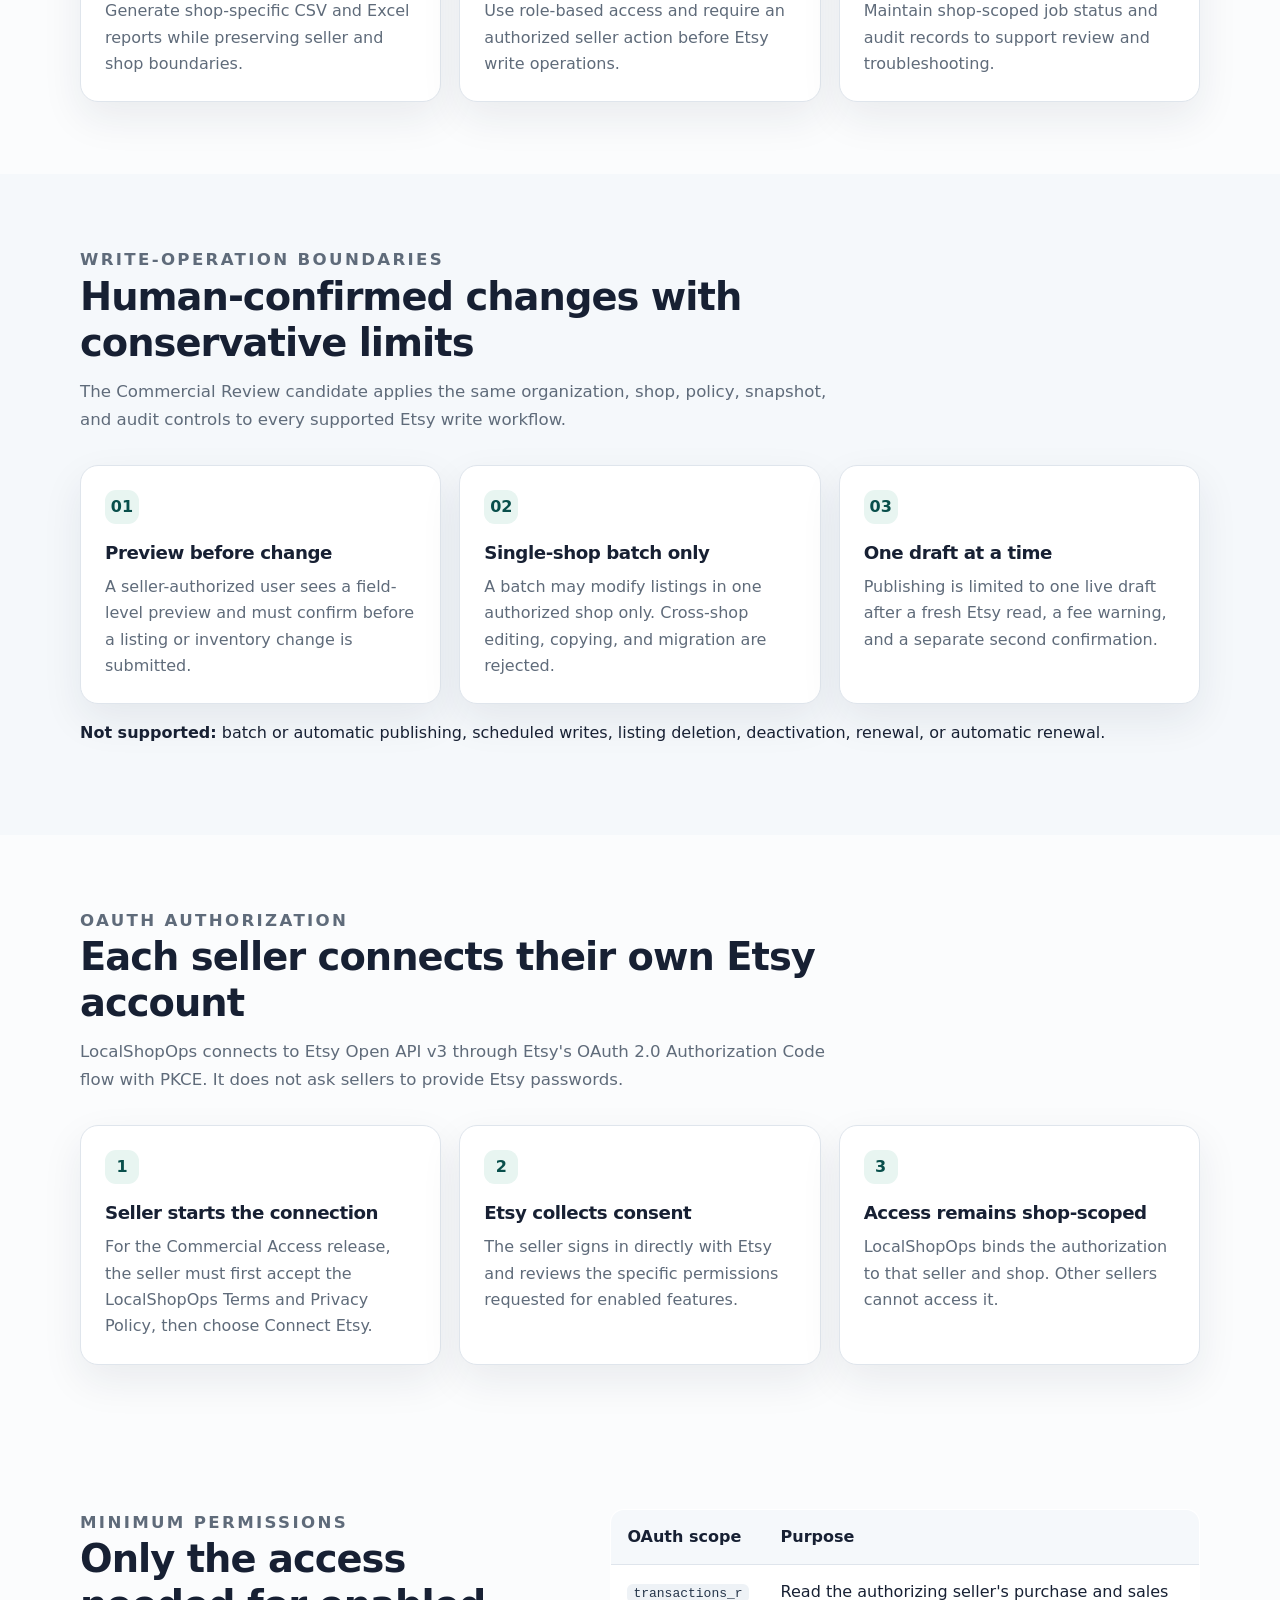
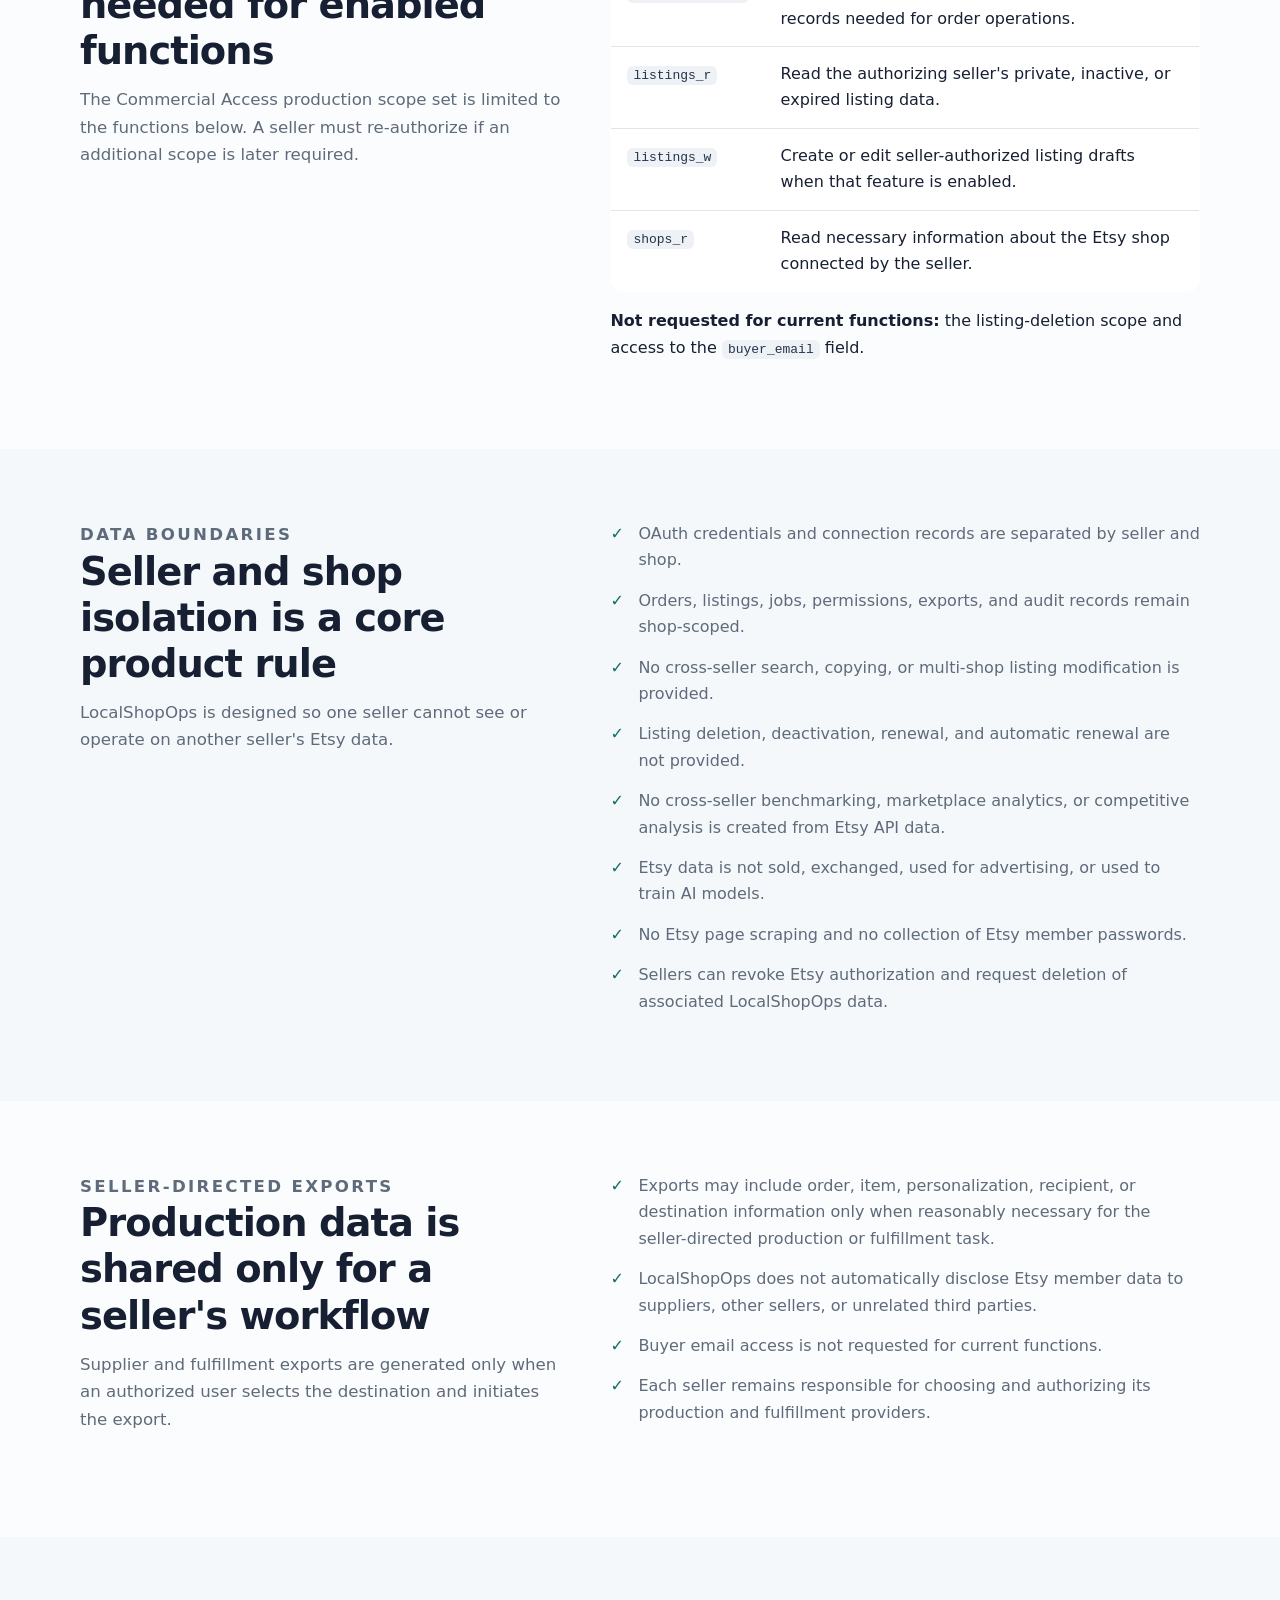
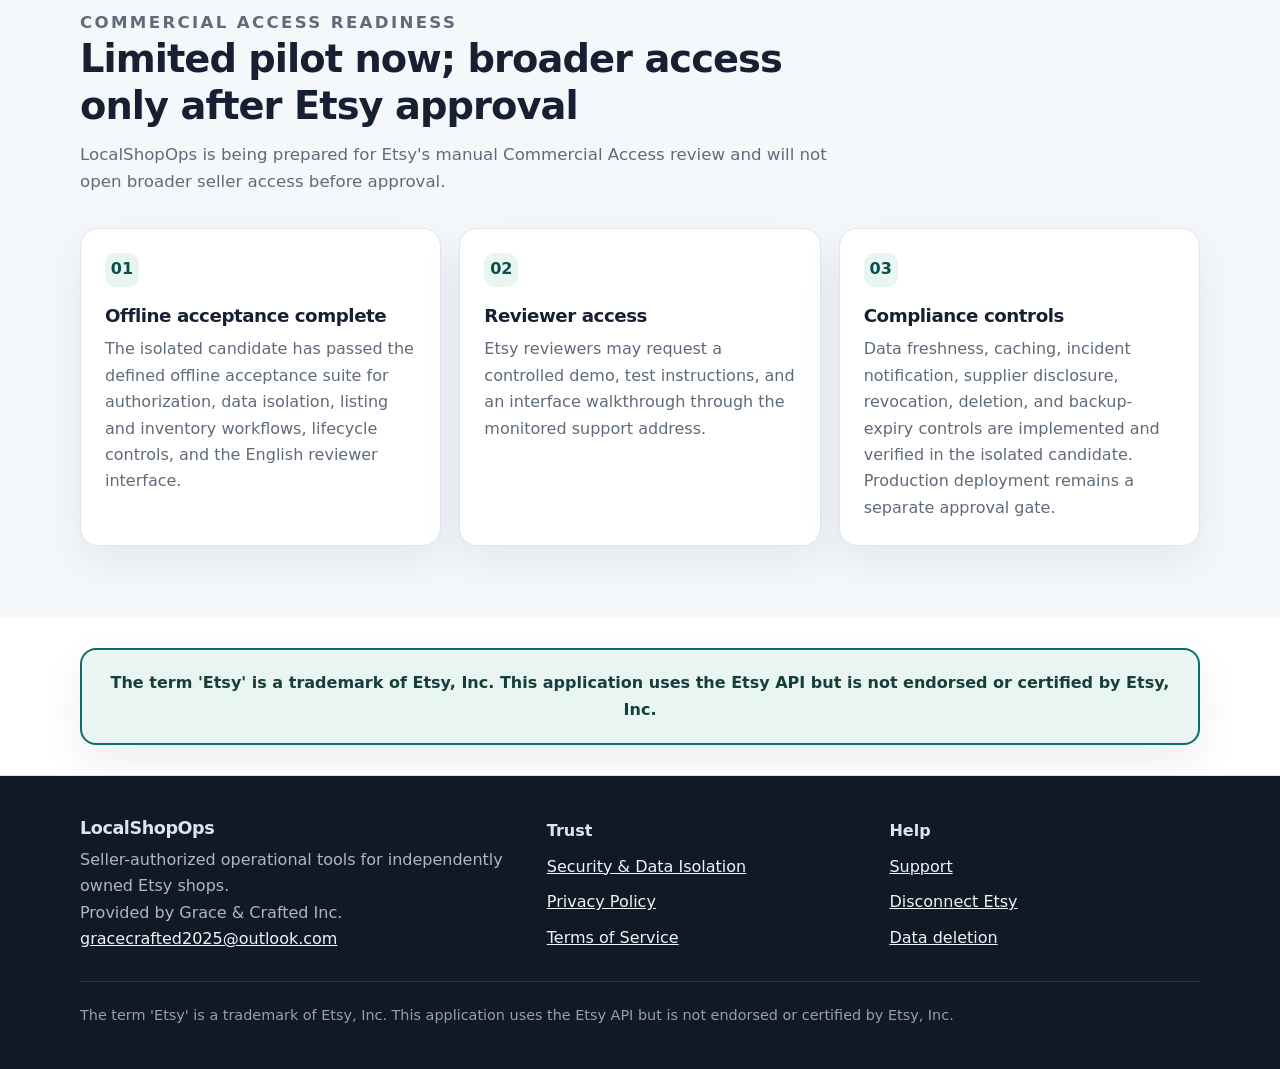
==== commit bfde431f: "Publish Commercial Access English review site" ====
--- a/index.html
+++ b/index.html
@@ -38,8 +38,10 @@
         <div class="status-note">
           <strong>Availability:</strong> LocalShopOps began as a tool for the developer's own shop and is currently
           used by a limited pilot group of independently owned Etsy sellers. Broader seller availability is pending
-          Etsy Commercial Access approval. The current Local Edition keeps live Etsy write operations disabled while
-          the Commercial Access connection, consent, data-freshness, and reviewer-access controls are finalized.
+          Etsy Commercial Access approval. The isolated Commercial Review candidate has completed offline acceptance
+          testing for authorization, consent, tenant isolation, data freshness, write confirmation, revocation, and
+          deletion controls. Real Etsy API credentials and production write operations remain disabled until the
+          production environment is configured and the required approval is received.
         </div>
       </div>
     </section>
@@ -60,7 +62,7 @@
           <article class="card">
             <span class="number">02</span>
             <h3>Listing workflows</h3>
-            <p>Review listings and prepare seller-initiated listing drafts and edits with explicit confirmation.</p>
+            <p>Review listings, create drafts, and prepare seller-initiated listing or inventory edits with fresh-state checks and explicit confirmation.</p>
           </article>
           <article class="card">
             <span class="number">03</span>
@@ -86,7 +88,35 @@
       </div>
     </section>
 
-    <section id="how-it-works" class="alt">
+    <section class="alt">
+      <div class="container">
+        <div class="section-heading">
+          <p class="eyebrow">Write-operation boundaries</p>
+          <h2>Human-confirmed changes with conservative limits</h2>
+          <p>The Commercial Review candidate applies the same organization, shop, policy, snapshot, and audit controls to every supported Etsy write workflow.</p>
+        </div>
+        <div class="grid">
+          <article class="card">
+            <span class="number">01</span>
+            <h3>Preview before change</h3>
+            <p>A seller-authorized user sees a field-level preview and must confirm before a listing or inventory change is submitted.</p>
+          </article>
+          <article class="card">
+            <span class="number">02</span>
+            <h3>Single-shop batch only</h3>
+            <p>A batch may modify listings in one authorized shop only. Cross-shop editing, copying, and migration are rejected.</p>
+          </article>
+          <article class="card">
+            <span class="number">03</span>
+            <h3>One draft at a time</h3>
+            <p>Publishing is limited to one live draft after a fresh Etsy read, a fee warning, and a separate second confirmation.</p>
+          </article>
+        </div>
+        <p><strong>Not supported:</strong> batch or automatic publishing, scheduled writes, listing deletion, deactivation, renewal, or automatic renewal.</p>
+      </div>
+    </section>
+
+    <section id="how-it-works">
       <div class="container">
         <div class="section-heading">
           <p class="eyebrow">OAuth authorization</p>
@@ -118,7 +148,7 @@
         <div class="section-heading">
           <p class="eyebrow">Minimum permissions</p>
           <h2>Only the access needed for enabled functions</h2>
-          <p>The planned production Commercial Access scope set will be limited to the functions below. A seller must re-authorize if an additional scope is later required.</p>
+          <p>The Commercial Access production scope set is limited to the functions below. A seller must re-authorize if an additional scope is later required.</p>
         </div>
         <div>
           <table class="scope-table">
@@ -146,6 +176,7 @@
           <li>OAuth credentials and connection records are separated by seller and shop.</li>
           <li>Orders, listings, jobs, permissions, exports, and audit records remain shop-scoped.</li>
           <li>No cross-seller search, copying, or multi-shop listing modification is provided.</li>
+          <li>Listing deletion, deactivation, renewal, and automatic renewal are not provided.</li>
           <li>No cross-seller benchmarking, marketplace analytics, or competitive analysis is created from Etsy API data.</li>
           <li>Etsy data is not sold, exchanged, used for advertising, or used to train AI models.</li>
           <li>No Etsy page scraping and no collection of Etsy member passwords.</li>
@@ -180,8 +211,8 @@
         <div class="grid">
           <article class="card">
             <span class="number">01</span>
-            <h3>Tested Local Edition</h3>
-            <p>The limited pilot uses a local-first operations interface with explicit confirmation and audit records for sensitive operations.</p>
+            <h3>Offline acceptance complete</h3>
+            <p>The isolated candidate has passed the defined offline acceptance suite for authorization, data isolation, listing and inventory workflows, lifecycle controls, and the English reviewer interface.</p>
           </article>
           <article class="card">
             <span class="number">02</span>
@@ -191,7 +222,7 @@
           <article class="card">
             <span class="number">03</span>
             <h3>Compliance controls</h3>
-            <p>Data freshness, caching, incident notification, supplier disclosure, revocation, and deletion requirements are documented for implementation and verification before broader access.</p>
+            <p>Data freshness, caching, incident notification, supplier disclosure, revocation, deletion, and backup-expiry controls are implemented and verified in the isolated candidate. Production deployment remains a separate approval gate.</p>
           </article>
         </div>
       </div>
@@ -233,3 +264,4 @@
   </footer>
 </body>
 </html>
+
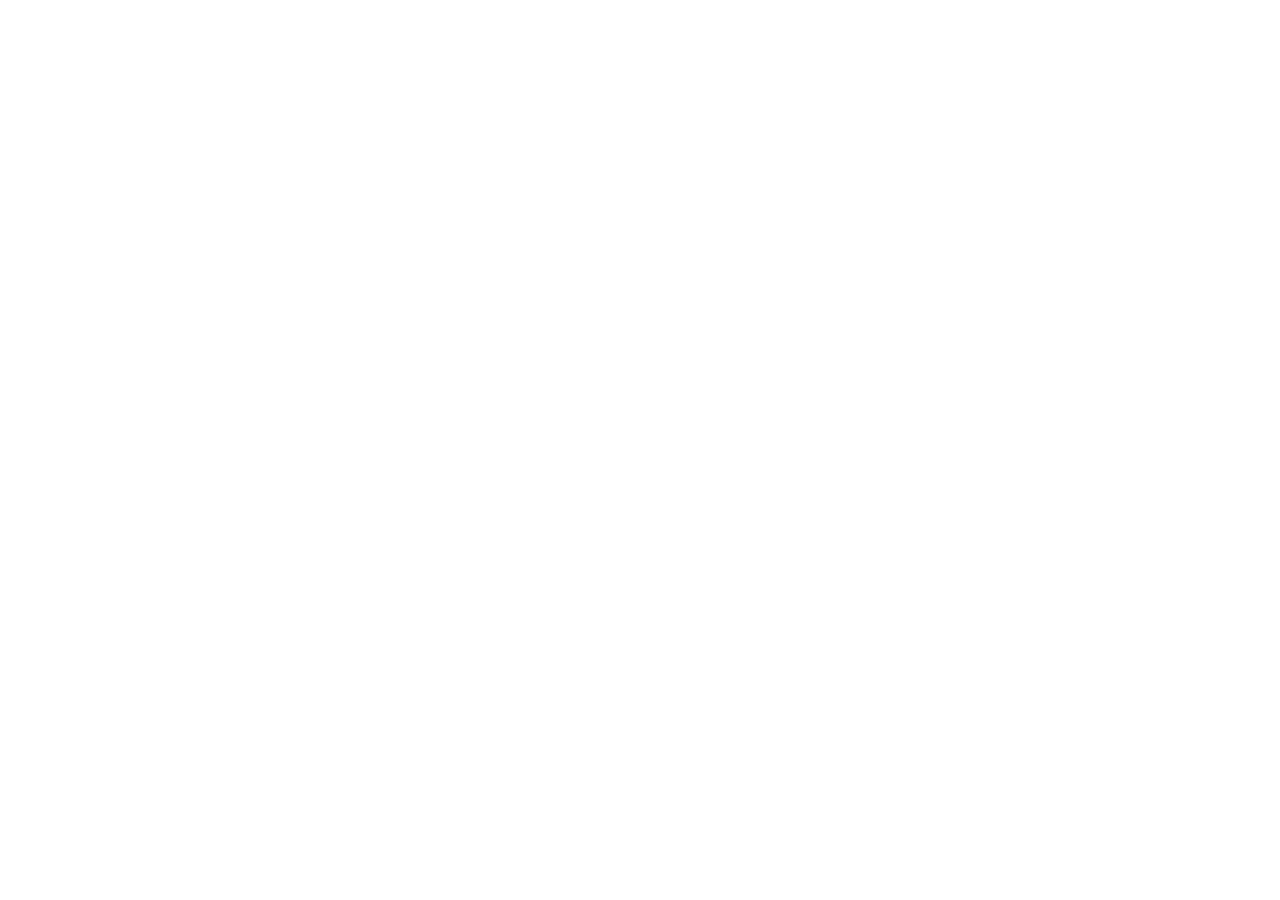
==== commit 80a0aed6: "Add files via upload Redirect old website to localshopops.com" ====
--- a/index.html
+++ b/index.html
@@ -3,265 +3,25 @@
 <head>
   <meta charset="utf-8">
   <meta name="viewport" content="width=device-width, initial-scale=1">
-  <meta name="description" content="LocalShopOps helps independently owned Etsy sellers manage authorized order, listing, production, and fulfillment workflows.">
-  <title>LocalShopOps | Seller Operations for Independently Owned Etsy Shops</title>
+  <meta name="robots" content="noindex, follow">
+  <meta name="referrer" content="no-referrer">
+  <meta http-equiv="refresh" content="3; url=https://localshopops.com/">
+  <link rel="canonical" href="https://localshopops.com/">
   <link rel="stylesheet" href="styles.css">
+  <title>LocalShopOps has moved | Home</title>
+  <script src="migration.js" defer></script>
 </head>
 <body>
-  <header class="site-header">
-    <div class="nav-wrap">
-      <a class="brand" href="index.html"><span class="brand-mark">L</span>LocalShopOps</a>
-      <nav class="nav-links" aria-label="Primary navigation">
-        <a href="#features">Features</a>
-        <a href="#how-it-works">How it works</a>
-        <a href="#readiness">Readiness</a>
-        <a href="security.html">Security</a>
-        <a href="privacy.html">Privacy</a>
-        <a href="support.html">Support</a>
-      </nav>
+  <main class="legal-page">
+    <div class="container">
+      <p class="eyebrow">Website moved</p>
+      <h1>LocalShopOps has moved</h1>
+      <p>The current LocalShopOps website and policies are published at localshopops.com.</p>
+      <p>This legacy GitHub Pages address no longer publishes product or policy content.</p>
+      <p><a class="button" href="https://localshopops.com/">Continue to Home</a></p>
+      <p>If you are not redirected automatically, use the link above.</p>
+      <p>Provided by Grace &amp; Crafted Inc.</p>
     </div>
-  </header>
-
-  <main>
-    <section class="hero">
-      <div class="container">
-        <p class="eyebrow">Seller operations, with each shop in control</p>
-        <h1>Operational tools for independently owned Etsy shops.</h1>
-        <p class="lead">
-          LocalShopOps helps Etsy sellers organize authorized order data, review and prepare listings,
-          produce operational reports, and coordinate production and fulfillment—without sharing Etsy passwords.
-        </p>
-        <div class="actions">
-          <a class="button" href="#how-it-works">See how authorization works</a>
-          <a class="button secondary" href="security.html">Review data protections</a>
-        </div>
-        <div class="status-note">
-          <strong>Availability:</strong> LocalShopOps began as a tool for the developer's own shop and is currently
-          used by a limited pilot group of independently owned Etsy sellers. Broader seller availability is pending
-          Etsy Commercial Access approval. The isolated Commercial Review candidate has completed offline acceptance
-          testing for authorization, consent, tenant isolation, data freshness, write confirmation, revocation, and
-          deletion controls. Real Etsy API credentials and production write operations remain disabled until the
-          production environment is configured and the required approval is received.
-        </div>
-      </div>
-    </section>
-
-    <section id="features">
-      <div class="container">
-        <div class="section-heading">
-          <p class="eyebrow">Current purpose</p>
-          <h2>One workspace for seller-authorized operations</h2>
-          <p>Functions are enabled only for the shop and permissions approved by the seller.</p>
-        </div>
-        <div class="grid">
-          <article class="card">
-            <span class="number">01</span>
-            <h3>Order and sales review</h3>
-            <p>Synchronize and organize authorized order and sales records for operational review and reporting.</p>
-          </article>
-          <article class="card">
-            <span class="number">02</span>
-            <h3>Listing workflows</h3>
-            <p>Review listings, create drafts, and prepare seller-initiated listing or inventory edits with fresh-state checks and explicit confirmation.</p>
-          </article>
-          <article class="card">
-            <span class="number">03</span>
-            <h3>Production and fulfillment</h3>
-            <p>Create seller-directed production instructions, supplier workbooks, and fulfillment task lists. Exports are not automatically disclosed to suppliers.</p>
-          </article>
-          <article class="card">
-            <span class="number">04</span>
-            <h3>Operational reporting</h3>
-            <p>Generate shop-specific CSV and Excel reports while preserving seller and shop boundaries.</p>
-          </article>
-          <article class="card">
-            <span class="number">05</span>
-            <h3>Permissions and confirmation</h3>
-            <p>Use role-based access and require an authorized seller action before Etsy write operations.</p>
-          </article>
-          <article class="card">
-            <span class="number">06</span>
-            <h3>Auditability</h3>
-            <p>Maintain shop-scoped job status and audit records to support review and troubleshooting.</p>
-          </article>
-        </div>
-      </div>
-    </section>
-
-    <section class="alt">
-      <div class="container">
-        <div class="section-heading">
-          <p class="eyebrow">Write-operation boundaries</p>
-          <h2>Human-confirmed changes with conservative limits</h2>
-          <p>The Commercial Review candidate applies the same organization, shop, policy, snapshot, and audit controls to every supported Etsy write workflow.</p>
-        </div>
-        <div class="grid">
-          <article class="card">
-            <span class="number">01</span>
-            <h3>Preview before change</h3>
-            <p>A seller-authorized user sees a field-level preview and must confirm before a listing or inventory change is submitted.</p>
-          </article>
-          <article class="card">
-            <span class="number">02</span>
-            <h3>Single-shop batch only</h3>
-            <p>A batch may modify listings in one authorized shop only. Cross-shop editing, copying, and migration are rejected.</p>
-          </article>
-          <article class="card">
-            <span class="number">03</span>
-            <h3>One draft at a time</h3>
-            <p>Publishing is limited to one live draft after a fresh Etsy read, a fee warning, and a separate second confirmation.</p>
-          </article>
-        </div>
-        <p><strong>Not supported:</strong> batch or automatic publishing, scheduled writes, listing deletion, deactivation, renewal, or automatic renewal.</p>
-      </div>
-    </section>
-
-    <section id="how-it-works">
-      <div class="container">
-        <div class="section-heading">
-          <p class="eyebrow">OAuth authorization</p>
-          <h2>Each seller connects their own Etsy account</h2>
-          <p>LocalShopOps connects to Etsy Open API v3 through Etsy's OAuth 2.0 Authorization Code flow with PKCE. It does not ask sellers to provide Etsy passwords.</p>
-        </div>
-        <div class="grid">
-          <article class="card">
-            <span class="number">1</span>
-            <h3>Seller starts the connection</h3>
-            <p>For the Commercial Access release, the seller must first accept the LocalShopOps Terms and Privacy Policy, then choose Connect Etsy.</p>
-          </article>
-          <article class="card">
-            <span class="number">2</span>
-            <h3>Etsy collects consent</h3>
-            <p>The seller signs in directly with Etsy and reviews the specific permissions requested for enabled features.</p>
-          </article>
-          <article class="card">
-            <span class="number">3</span>
-            <h3>Access remains shop-scoped</h3>
-            <p>LocalShopOps binds the authorization to that seller and shop. Other sellers cannot access it.</p>
-          </article>
-        </div>
-      </div>
-    </section>
-
-    <section>
-      <div class="container split">
-        <div class="section-heading">
-          <p class="eyebrow">Minimum permissions</p>
-          <h2>Only the access needed for enabled functions</h2>
-          <p>The Commercial Access production scope set is limited to the functions below. A seller must re-authorize if an additional scope is later required.</p>
-        </div>
-        <div>
-          <table class="scope-table">
-            <thead><tr><th>OAuth scope</th><th>Purpose</th></tr></thead>
-            <tbody>
-              <tr><td><code>transactions_r</code></td><td>Read the authorizing seller's purchase and sales records needed for order operations.</td></tr>
-              <tr><td><code>listings_r</code></td><td>Read the authorizing seller's private, inactive, or expired listing data.</td></tr>
-              <tr><td><code>listings_w</code></td><td>Create or edit seller-authorized listing drafts when that feature is enabled.</td></tr>
-              <tr><td><code>shops_r</code></td><td>Read necessary information about the Etsy shop connected by the seller.</td></tr>
-            </tbody>
-          </table>
-          <p><strong>Not requested for current functions:</strong> the listing-deletion scope and access to the <code>buyer_email</code> field.</p>
-        </div>
-      </div>
-    </section>
-
-    <section class="alt">
-      <div class="container split">
-        <div class="section-heading">
-          <p class="eyebrow">Data boundaries</p>
-          <h2>Seller and shop isolation is a core product rule</h2>
-          <p>LocalShopOps is designed so one seller cannot see or operate on another seller's Etsy data.</p>
-        </div>
-        <ul class="check-list">
-          <li>OAuth credentials and connection records are separated by seller and shop.</li>
-          <li>Orders, listings, jobs, permissions, exports, and audit records remain shop-scoped.</li>
-          <li>No cross-seller search, copying, or multi-shop listing modification is provided.</li>
-          <li>Listing deletion, deactivation, renewal, and automatic renewal are not provided.</li>
-          <li>No cross-seller benchmarking, marketplace analytics, or competitive analysis is created from Etsy API data.</li>
-          <li>Etsy data is not sold, exchanged, used for advertising, or used to train AI models.</li>
-          <li>No Etsy page scraping and no collection of Etsy member passwords.</li>
-          <li>Sellers can revoke Etsy authorization and request deletion of associated LocalShopOps data.</li>
-        </ul>
-      </div>
-    </section>
-
-    <section>
-      <div class="container split">
-        <div class="section-heading">
-          <p class="eyebrow">Seller-directed exports</p>
-          <h2>Production data is shared only for a seller's workflow</h2>
-          <p>Supplier and fulfillment exports are generated only when an authorized user selects the destination and initiates the export.</p>
-        </div>
-        <ul class="check-list">
-          <li>Exports may include order, item, personalization, recipient, or destination information only when reasonably necessary for the seller-directed production or fulfillment task.</li>
-          <li>LocalShopOps does not automatically disclose Etsy member data to suppliers, other sellers, or unrelated third parties.</li>
-          <li>Buyer email access is not requested for current functions.</li>
-          <li>Each seller remains responsible for choosing and authorizing its production and fulfillment providers.</li>
-        </ul>
-      </div>
-    </section>
-
-    <section id="readiness" class="alt">
-      <div class="container">
-        <div class="section-heading">
-          <p class="eyebrow">Commercial Access readiness</p>
-          <h2>Limited pilot now; broader access only after Etsy approval</h2>
-          <p>LocalShopOps is being prepared for Etsy's manual Commercial Access review and will not open broader seller access before approval.</p>
-        </div>
-        <div class="grid">
-          <article class="card">
-            <span class="number">01</span>
-            <h3>Offline acceptance complete</h3>
-            <p>The isolated candidate has passed the defined offline acceptance suite for authorization, data isolation, listing and inventory workflows, lifecycle controls, and the English reviewer interface.</p>
-          </article>
-          <article class="card">
-            <span class="number">02</span>
-            <h3>Reviewer access</h3>
-            <p>Etsy reviewers may request a controlled demo, test instructions, and an interface walkthrough through the monitored support address.</p>
-          </article>
-          <article class="card">
-            <span class="number">03</span>
-            <h3>Compliance controls</h3>
-            <p>Data freshness, caching, incident notification, supplier disclosure, revocation, deletion, and backup-expiry controls are implemented and verified in the isolated candidate. Production deployment remains a separate approval gate.</p>
-          </article>
-        </div>
-      </div>
-    </section>
-
-    <section class="etsy-disclaimer" aria-label="Etsy trademark notice">
-      <div class="container">
-        The term 'Etsy' is a trademark of Etsy, Inc. This application uses the Etsy API but is not endorsed or certified by Etsy, Inc.
-      </div>
-    </section>
   </main>
-
-  <footer class="site-footer">
-    <div class="container">
-      <div class="footer-grid">
-        <div>
-          <h2>LocalShopOps</h2>
-          <p>Seller-authorized operational tools for independently owned Etsy shops.</p>
-          <p>Provided by Grace &amp; Crafted Inc.</p>
-          <p><a href="mailto:gracecrafted2025@outlook.com">gracecrafted2025@outlook.com</a></p>
-        </div>
-        <div class="footer-links">
-          <strong>Trust</strong>
-          <a href="security.html">Security &amp; Data Isolation</a>
-          <a href="privacy.html">Privacy Policy</a>
-          <a href="terms.html">Terms of Service</a>
-        </div>
-        <div class="footer-links">
-          <strong>Help</strong>
-          <a href="support.html">Support</a>
-          <a href="support.html#disconnect">Disconnect Etsy</a>
-          <a href="support.html#delete">Data deletion</a>
-        </div>
-      </div>
-      <div class="footer-bottom">
-        The term 'Etsy' is a trademark of Etsy, Inc. This application uses the Etsy API but is not endorsed or certified by Etsy, Inc.
-      </div>
-    </div>
-  </footer>
 </body>
 </html>
-
